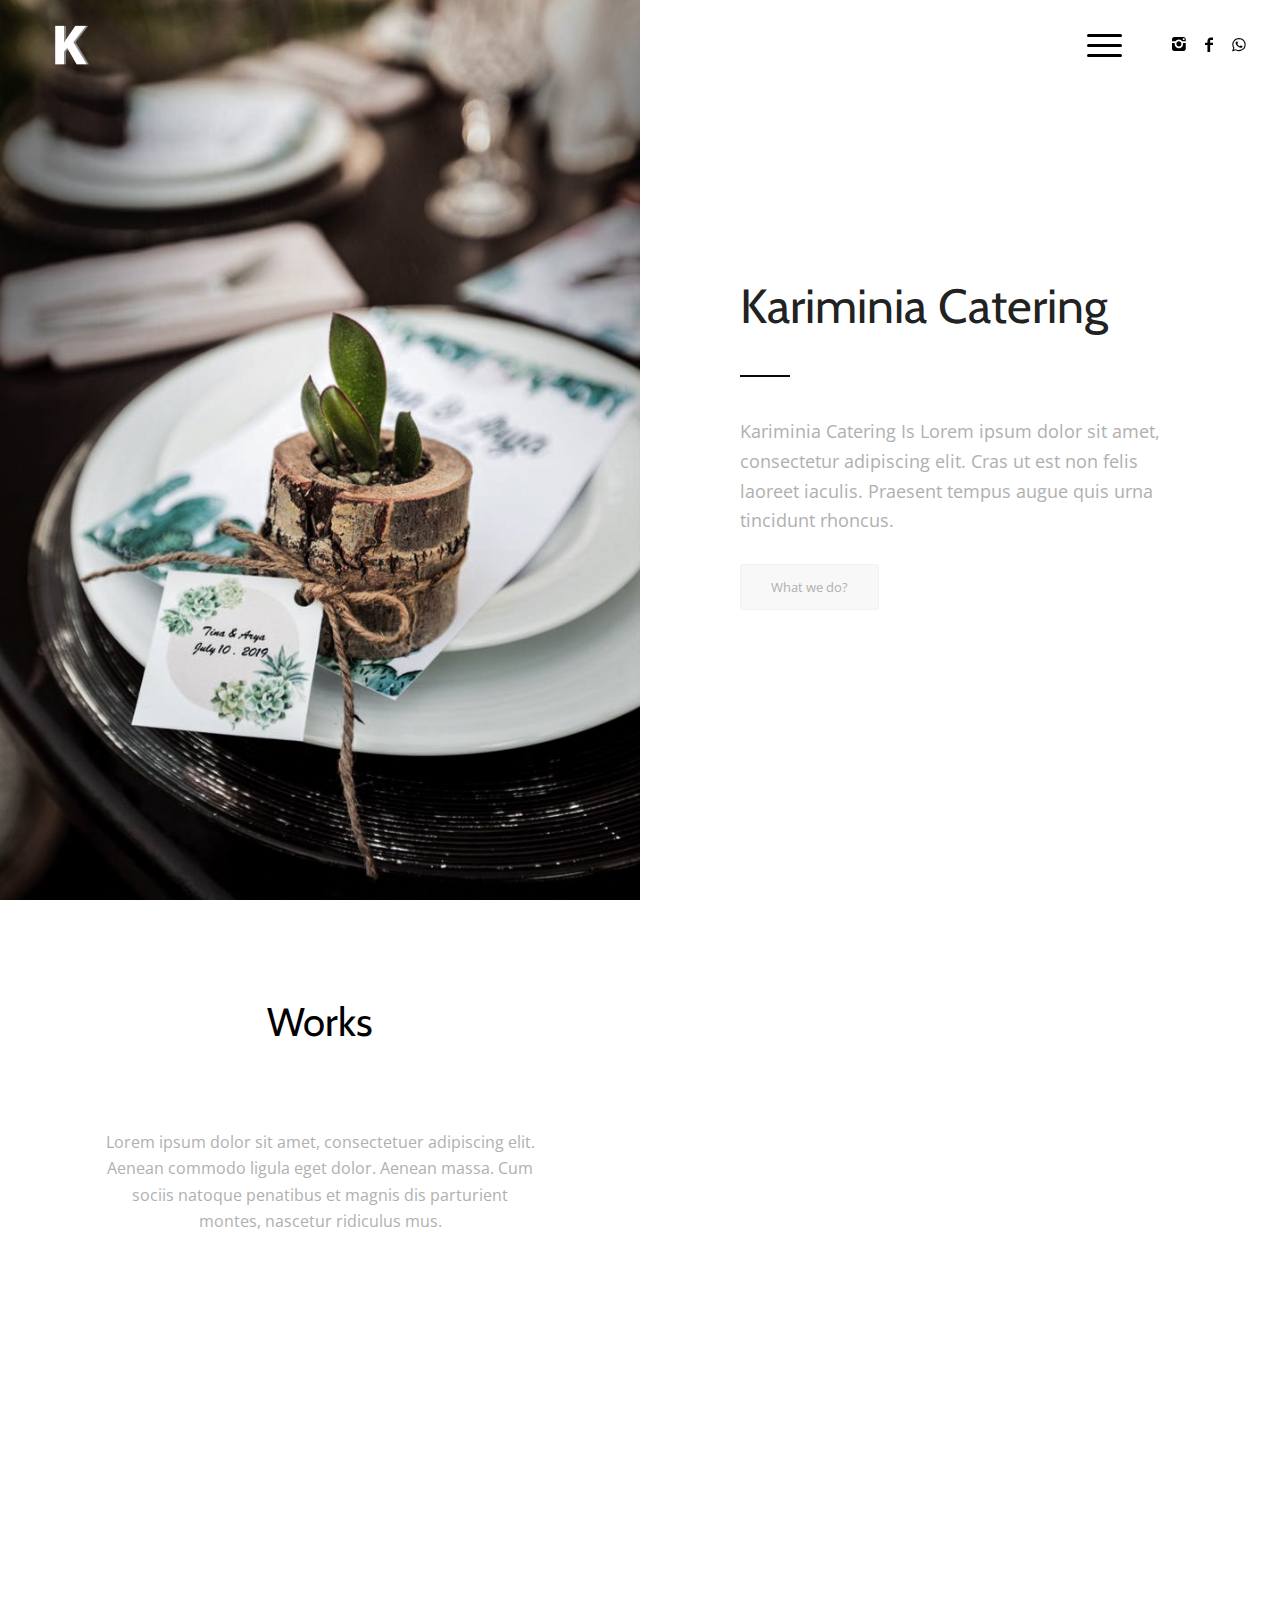
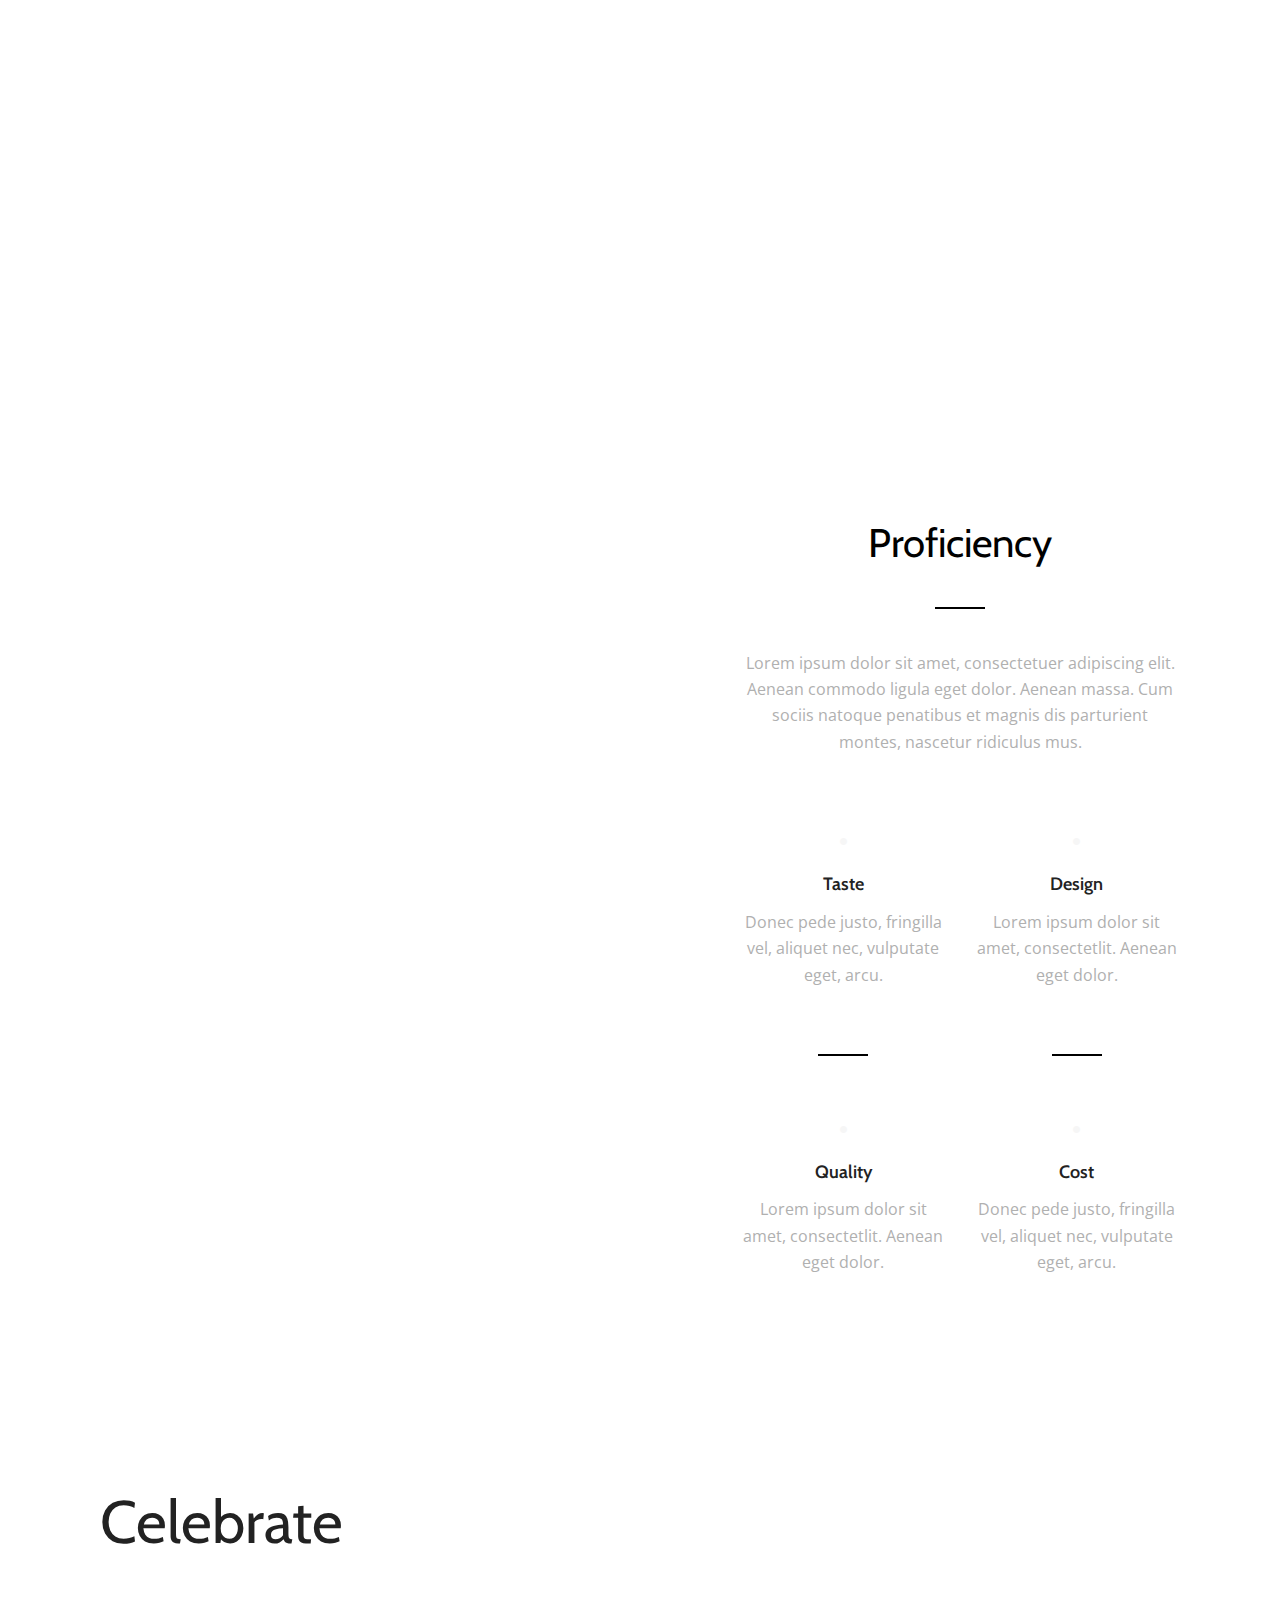
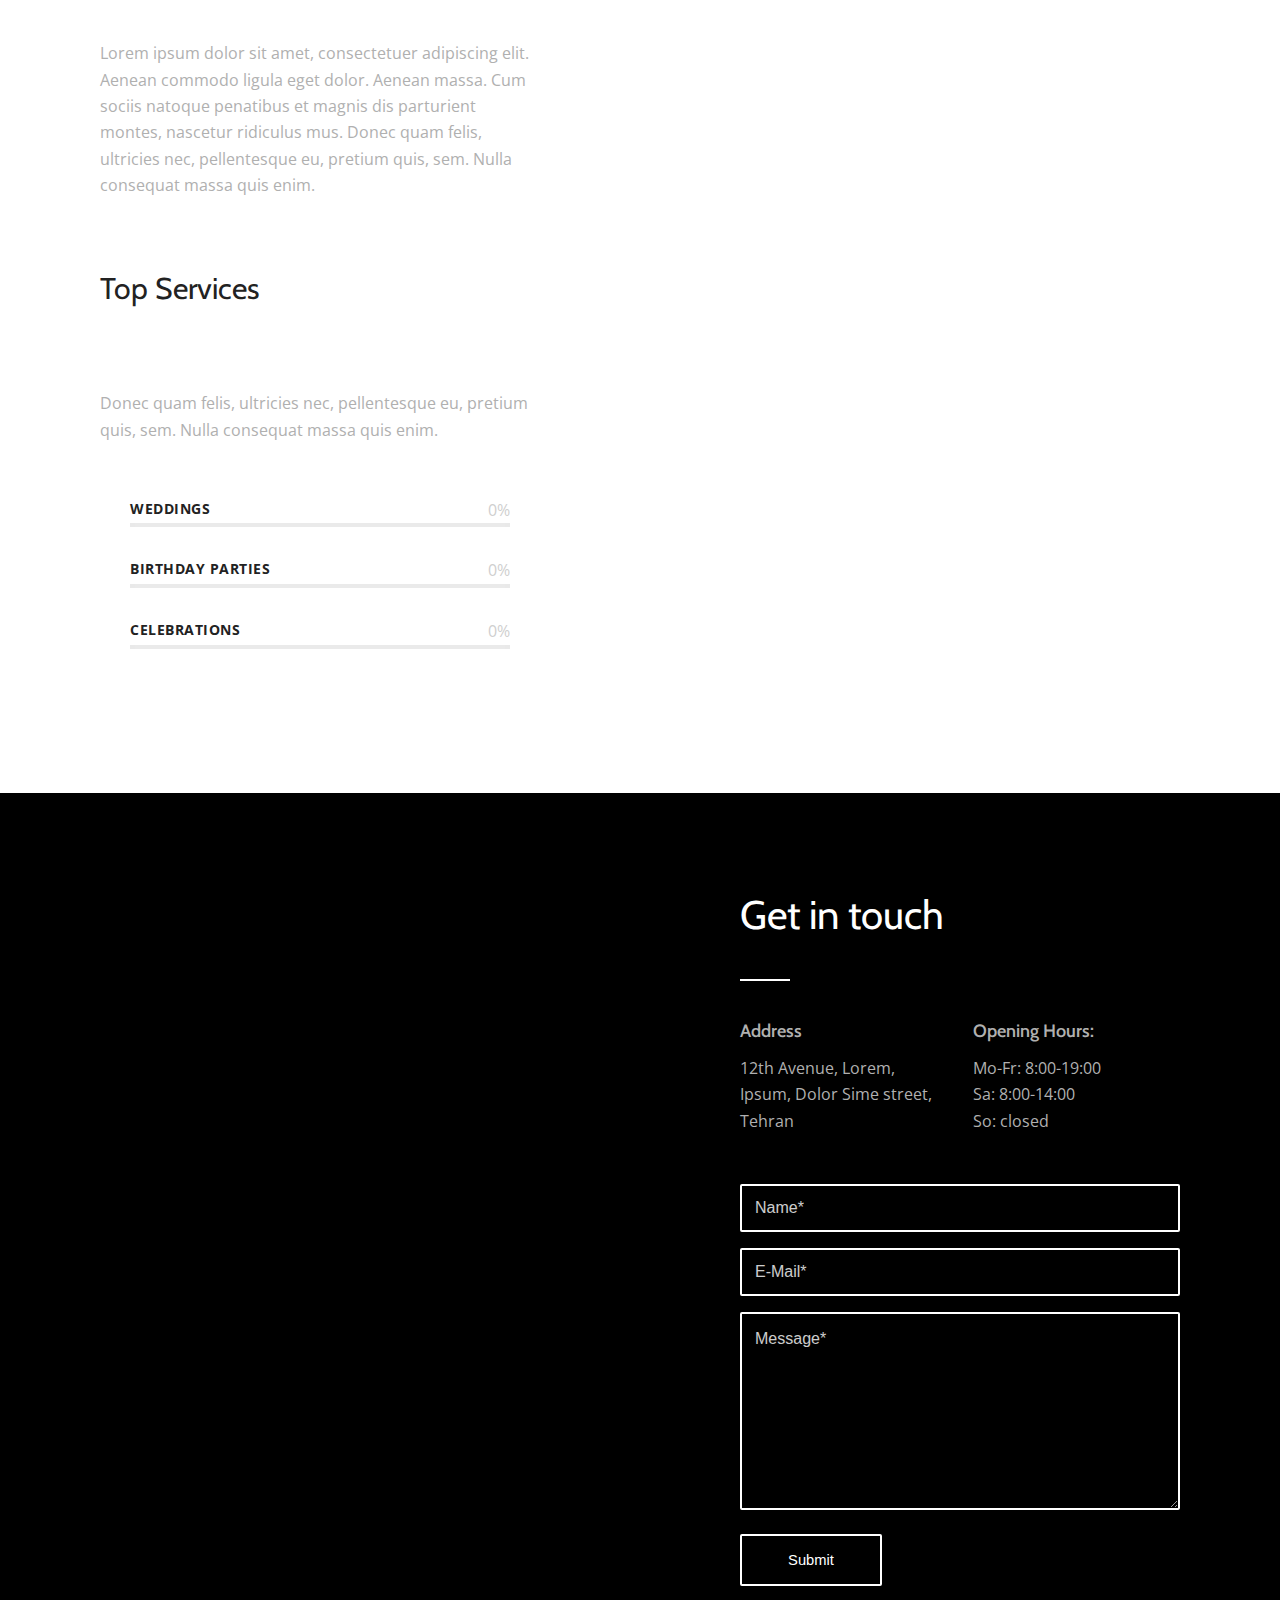
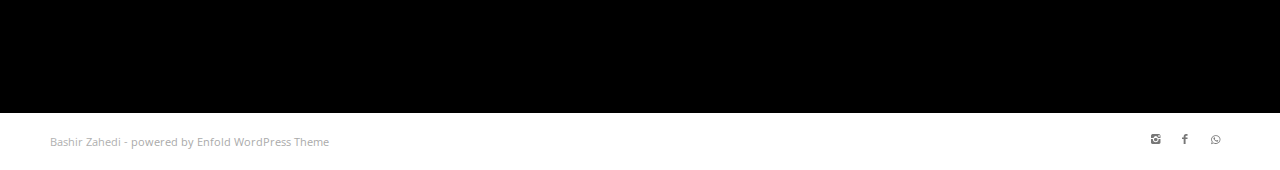
==== kariminia/index.html @ 62d80678 "kariminia-renamed" ====
<!DOCTYPE html>
<html lang="en-US" class="html_stretched responsive av-preloader-active av-preloader-enabled av-default-lightbox  html_header_top html_logo_left html_main_nav_header html_menu_right html_slim html_header_sticky html_header_shrinking_disabled html_header_transparency html_mobile_menu_tablet html_header_searchicon_disabled html_content_align_center html_header_unstick_top html_header_stretch html_minimal_header html_elegant-blog html_burger_menu html_av-overlay-side html_av-overlay-side-minimal html_av-submenu-noclone html_entry_id_212 av-cookies-no-cookie-consent av-no-preview html_burger_menu_active">
<head>
<meta charset="UTF-8" />
<meta name="robots" content="index, follow" />


<!-- mobile setting -->
<meta name="viewport" content="width=device-width, initial-scale=1">

<!-- Scripts/CSS and wp_head hook -->
<title>Kariminia Catering &#8211; Your Best Choice For Joy</title>
<link rel='dns-prefetch' href='//s.w.org' />
<link rel="alternate" type="application/rss+xml" title="Kariminia Catering &raquo; Feed" href="./index.html?feed=rss2" />
<link rel="alternate" type="application/rss+xml" title="Kariminia Catering &raquo; Comments Feed" href="./index.html?feed=comments-rss2" />

<!-- google webfont font replacement -->

			<script type='text/javascript'>

				(function() {
					
					/*	check if webfonts are disabled by user setting via cookie - or user must opt in.	*/
					var html = document.getElementsByTagName('html')[0];
					var cookie_check = html.className.indexOf('av-cookies-needs-opt-in') >= 0 || html.className.indexOf('av-cookies-can-opt-out') >= 0;
					var allow_continue = true;
					var silent_accept_cookie = document.cookie.match(/aviaCookieSilentConsent/);

					if( cookie_check && ! silent_accept_cookie )
					{
						if( ! document.cookie.match(/aviaCookieConsent/) || sessionStorage.getItem( 'aviaCookieRefused' ) )
						{
							allow_continue = false;
						}
						else
						{
							if( ! document.cookie.match(/aviaPrivacyRefuseCookiesHideBar/) )
							{
								allow_continue = false;
							}
							else if( ! document.cookie.match(/aviaPrivacyEssentialCookiesEnabled/) )
							{
								allow_continue = false;
							}
							else if( document.cookie.match(/aviaPrivacyGoogleWebfontsDisabled/) )
							{
								allow_continue = false;
							}
						}
					}
					
					if( allow_continue )
					{
						var f = document.createElement('link');
					
						f.type 	= 'text/css';
						f.rel 	= 'stylesheet';
						f.href 	= '//fonts.googleapis.com/css?family=Cabin%7COpen+Sans:400,600';
						f.id 	= 'avia-google-webfont';

						document.getElementsByTagName('head')[0].appendChild(f);
					}
				})();
			
			</script>
					<script type="text/javascript">
			window._wpemojiSettings = {"baseUrl":"https:\/\/s.w.org\/images\/core\/emoji\/12.0.0-1\/72x72\/","ext":".png","svgUrl":"https:\/\/s.w.org\/images\/core\/emoji\/12.0.0-1\/svg\/","svgExt":".svg","source":{"concatemoji":".\/wp-includes\/js\/wp-emoji-release.min.js?ver=5.2.4"}};
			!function(a,b,c){function d(a,b){var c=String.fromCharCode;l.clearRect(0,0,k.width,k.height),l.fillText(c.apply(this,a),0,0);var d=k.toDataURL();l.clearRect(0,0,k.width,k.height),l.fillText(c.apply(this,b),0,0);var e=k.toDataURL();return d===e}function e(a){var b;if(!l||!l.fillText)return!1;switch(l.textBaseline="top",l.font="600 32px Arial",a){case"flag":return!(b=d([55356,56826,55356,56819],[55356,56826,8203,55356,56819]))&&(b=d([55356,57332,56128,56423,56128,56418,56128,56421,56128,56430,56128,56423,56128,56447],[55356,57332,8203,56128,56423,8203,56128,56418,8203,56128,56421,8203,56128,56430,8203,56128,56423,8203,56128,56447]),!b);case"emoji":return b=d([55357,56424,55356,57342,8205,55358,56605,8205,55357,56424,55356,57340],[55357,56424,55356,57342,8203,55358,56605,8203,55357,56424,55356,57340]),!b}return!1}function f(a){var c=b.createElement("script");c.src=a,c.defer=c.type="text/javascript",b.getElementsByTagName("head")[0].appendChild(c)}var g,h,i,j,k=b.createElement("canvas"),l=k.getContext&&k.getContext("2d");for(j=Array("flag","emoji"),c.supports={everything:!0,everythingExceptFlag:!0},i=0;i<j.length;i++)c.supports[j[i]]=e(j[i]),c.supports.everything=c.supports.everything&&c.supports[j[i]],"flag"!==j[i]&&(c.supports.everythingExceptFlag=c.supports.everythingExceptFlag&&c.supports[j[i]]);c.supports.everythingExceptFlag=c.supports.everythingExceptFlag&&!c.supports.flag,c.DOMReady=!1,c.readyCallback=function(){c.DOMReady=!0},c.supports.everything||(h=function(){c.readyCallback()},b.addEventListener?(b.addEventListener("DOMContentLoaded",h,!1),a.addEventListener("load",h,!1)):(a.attachEvent("onload",h),b.attachEvent("onreadystatechange",function(){"complete"===b.readyState&&c.readyCallback()})),g=c.source||{},g.concatemoji?f(g.concatemoji):g.wpemoji&&g.twemoji&&(f(g.twemoji),f(g.wpemoji)))}(window,document,window._wpemojiSettings);
		</script>
		<style type="text/css">
img.wp-smiley,
img.emoji {
	display: inline !important;
	border: none !important;
	box-shadow: none !important;
	height: 1em !important;
	width: 1em !important;
	margin: 0 .07em !important;
	vertical-align: -0.1em !important;
	background: none !important;
	padding: 0 !important;
}
</style>
	<link rel='stylesheet' id='wp-block-library-css'  href='./wp-includes/css/dist/block-library/style.min.css?ver=5.2.4' type='text/css' media='all' />
<link rel='stylesheet' id='avia-merged-styles-css'  href='./wp-content/uploads/dynamic_avia/avia-merged-styles-86f99740c4285b98bbeeee88c385ba25.css' type='text/css' media='all' />
<script type='text/javascript' src='./wp-includes/js/jquery/jquery.js?ver=1.12.4-wp'></script>
<link rel='https://api.w.org/' href='./index.php?rest_route=/' />
<link rel="EditURI" type="application/rsd+xml" title="RSD" href="./xmlrpc.php?rsd" />
<link rel="wlwmanifest" type="application/wlwmanifest+xml" href="./wp-includes/wlwmanifest.xml" /> 
<meta name="generator" content="WordPress 5.2.4" />
<link rel="canonical" href="./index.html" />
<link rel='shortlink' href='./index.html' />
<link rel="alternate" type="application/json+oembed" href="./index.php?rest_route=%2Foembed%2F1.0%2Fembed&#038;url=.%2F" />
<link rel="alternate" type="text/xml+oembed" href="./index.php?rest_route=%2Foembed%2F1.0%2Fembed&#038;url=.%2F&#038;format=xml" />
<link rel="profile" href="http://gmpg.org/xfn/11" />
<link rel="alternate" type="application/rss+xml" title="Kariminia Catering RSS2 Feed" href="./index.html?feed=rss2" />
<link rel="pingback" href="./xmlrpc.php" />
<!--[if lt IE 9]><script src="./wp-content/themes/enfold/js/html5shiv.js"></script><![endif]-->
<link rel="icon" href="./wp-content/uploads/2019/10/Untitled-1-1-300x300.png" type="image/png">

<!-- To speed up the rendering and to display the site as fast as possible to the user we include some styles and scripts for above the fold content inline -->
<script type="text/javascript">'use strict';var avia_is_mobile=!1;if(/Android|webOS|iPhone|iPad|iPod|BlackBerry|IEMobile|Opera Mini/i.test(navigator.userAgent)&&'ontouchstart' in document.documentElement){avia_is_mobile=!0;document.documentElement.className+=' avia_mobile '}
else{document.documentElement.className+=' avia_desktop '};document.documentElement.className+=' js_active ';(function(){var e=['-webkit-','-moz-','-ms-',''],n='';for(var t in e){if(e[t]+'transform' in document.documentElement.style){document.documentElement.className+=' avia_transform ';n=e[t]+'transform'};if(e[t]+'perspective' in document.documentElement.style)document.documentElement.className+=' avia_transform3d '};if(typeof document.getElementsByClassName=='function'&&typeof document.documentElement.getBoundingClientRect=='function'&&avia_is_mobile==!1){if(n&&window.innerHeight>0){setTimeout(function(){var e=0,o={},a=0,t=document.getElementsByClassName('av-parallax'),i=window.pageYOffset||document.documentElement.scrollTop;for(e=0;e<t.length;e++){t[e].style.top='0px';o=t[e].getBoundingClientRect();a=Math.ceil((window.innerHeight+i-o.top)*0.3);t[e].style[n]='translate(0px, '+a+'px)';t[e].style.top='auto';t[e].className+=' enabled-parallax '}},50)}}})();</script><link rel="icon" href="./wp-content/uploads/2019/10/cropped-Untitled-1-1-32x32.png" sizes="32x32" />
<link rel="icon" href="./wp-content/uploads/2019/10/cropped-Untitled-1-1-192x192.png" sizes="192x192" />
<link rel="apple-touch-icon-precomposed" href="./wp-content/uploads/2019/10/cropped-Untitled-1-1-180x180.png" />
<meta name="msapplication-TileImage" content="./wp-content/uploads/2019/10/cropped-Untitled-1-1-270x270.png" />
<style type='text/css'>
@font-face {font-family: 'entypo-fontello'; font-weight: normal; font-style: normal; font-display: auto;
src: url('./wp-content/themes/enfold/config-templatebuilder/avia-template-builder/assets/fonts/entypo-fontello.eot');
src: url('./wp-content/themes/enfold/config-templatebuilder/avia-template-builder/assets/fonts/entypo-fontello.eot?#iefix') format('embedded-opentype'), 
url('./wp-content/themes/enfold/config-templatebuilder/avia-template-builder/assets/fonts/entypo-fontello.woff') format('woff'), 
url('./wp-content/themes/enfold/config-templatebuilder/avia-template-builder/assets/fonts/entypo-fontello.ttf') format('truetype'), 
url('./wp-content/themes/enfold/config-templatebuilder/avia-template-builder/assets/fonts/entypo-fontello.svg#entypo-fontello') format('svg');
} #top .avia-font-entypo-fontello, body .avia-font-entypo-fontello, html body [data-av_iconfont='entypo-fontello']:before{ font-family: 'entypo-fontello'; }
</style>

<!--
Debugging Info for Theme support: 

Theme: Enfold
Version: 4.6.3.1
Installed: enfold
AviaFramework Version: 5.0
AviaBuilder Version: 0.9.5
aviaElementManager Version: 1.0.1
ML:1000-PU:8-PLA:1
WP:5.2.4
Compress: CSS:all theme files - JS:all theme files
Updates: disabled
PLAu:1
-->
</head>




<body id="top" class="home page-template-default page page-id-212  rtl_columns stretched cabin open_sans no_sidebar_border" itemscope="itemscope" itemtype="https://schema.org/WebPage" >

	<div class='av-siteloader-wrap av-transition-enabled av-transition-with-logo'><div class='av-siteloader-inner'><div class='av-siteloader-cell'><img class='av-preloading-logo' src='./wp-content/uploads/2019/10/Untitled-1-1-300x300.png' alt='Loading' title='Loading' /><div class='av-siteloader'><div class='av-siteloader-extra'></div></div></div></div></div>
	<div id='wrap_all'>

	
<header id='header' class='all_colors header_color light_bg_color  av_header_top av_logo_left av_main_nav_header av_menu_right av_slim av_header_sticky av_header_shrinking_disabled av_header_stretch av_mobile_menu_tablet av_header_transparency av_header_searchicon_disabled av_header_unstick_top av_minimal_header av_bottom_nav_disabled  av_alternate_logo_active av_header_border_disabled'  role="banner" itemscope="itemscope" itemtype="https://schema.org/WPHeader" >

		<div  id='header_main' class='container_wrap container_wrap_logo'>
	
        <div class='container av-logo-container'><div class='inner-container'><span class='logo'><a href='./index.html'><img height='100' width='300' src='./wp-content/uploads/2019/10/Untitled-1-1-300x300.png' alt='Kariminia Catering' title='' /><span class='subtext'><img src='./wp-content/uploads/2019/10/Untitled-2-300x300.png' class='alternate' alt='' title='' /></span></a></span><nav class='main_menu' data-selectname='Select a page'  role="navigation" itemscope="itemscope" itemtype="https://schema.org/SiteNavigationElement" ><div class="avia-menu av-main-nav-wrap av_menu_icon_beside"><ul id="avia-menu" class="menu av-main-nav"><li id="menu-item-319" class="menu-item menu-item-type-post_type menu-item-object-page menu-item-home current-menu-item page_item page-item-212 current_page_item menu-item-top-level menu-item-top-level-1"><a href="./index.html" itemprop="url"><span class="avia-bullet"></span><span class="avia-menu-text">Home</span><span class="avia-menu-fx"><span class="avia-arrow-wrap"><span class="avia-arrow"></span></span></span></a></li>
<li id="menu-item-240" class="menu-item menu-item-type-custom menu-item-object-custom menu-item-top-level menu-item-top-level-2"><a href="#works" itemprop="url"><span class="avia-bullet"></span><span class="avia-menu-text">Works</span><span class="avia-menu-fx"><span class="avia-arrow-wrap"><span class="avia-arrow"></span></span></span></a></li>
<li id="menu-item-241" class="menu-item menu-item-type-custom menu-item-object-custom menu-item-top-level menu-item-top-level-3"><a href="#proficiency" itemprop="url"><span class="avia-bullet"></span><span class="avia-menu-text">Proficiency</span><span class="avia-menu-fx"><span class="avia-arrow-wrap"><span class="avia-arrow"></span></span></span></a></li>
<li id="menu-item-242" class="menu-item menu-item-type-custom menu-item-object-custom menu-item-top-level menu-item-top-level-4"><a href="#celebrate" itemprop="url"><span class="avia-bullet"></span><span class="avia-menu-text">Celebrate</span><span class="avia-menu-fx"><span class="avia-arrow-wrap"><span class="avia-arrow"></span></span></span></a></li>
<li id="menu-item-243" class="menu-item menu-item-type-custom menu-item-object-custom menu-item-top-level menu-item-top-level-5"><a href="#contact" itemprop="url"><span class="avia-bullet"></span><span class="avia-menu-text">Get in touch</span><span class="avia-menu-fx"><span class="avia-arrow-wrap"><span class="avia-arrow"></span></span></span></a></li>
<li class="av-burger-menu-main menu-item-avia-special">
	        			<a href="#">
							<span class="av-hamburger av-hamburger--spin av-js-hamburger">
					        <span class="av-hamburger-box">
						          <span class="av-hamburger-inner"></span>
						          <strong>Menu</strong>
					        </span>
							</span>
						</a>
	        		   </li></ul></div><ul class='noLightbox social_bookmarks icon_count_3'><li class='social_bookmarks_instagram av-social-link-instagram social_icon_1'><a  aria-label="Link to Instagram" href='#' aria-hidden='true' data-av_icon='' data-av_iconfont='entypo-fontello' title='Instagram'><span class='avia_hidden_link_text'>Instagram</span></a></li><li class='social_bookmarks_facebook av-social-link-facebook social_icon_2'><a  aria-label="Link to Facebook" href='#' aria-hidden='true' data-av_icon='' data-av_iconfont='entypo-fontello' title='Facebook'><span class='avia_hidden_link_text'>Facebook</span></a></li><li class='social_bookmarks_whatsapp av-social-link-whatsapp social_icon_3'><a  aria-label="Link to WhatsApp" href='#' aria-hidden='true' data-av_icon='' data-av_iconfont='entypo-fontello' title='WhatsApp'><span class='avia_hidden_link_text'>WhatsApp</span></a></li></ul></nav></div> </div> 
		<!-- end container_wrap-->
		</div>
		<div class='header_bg'></div>

<!-- end header -->
</header>
		
	<div id='main' class='all_colors' data-scroll-offset='88'>

	<div id='catering'  class='av-layout-grid-container entry-content-wrapper main_color av-flex-cells     avia-builder-el-0  el_before_av_layout_row  avia-builder-el-first  av-cell-min-height av-cell-min-height-100 container_wrap fullsize' style=' '   data-av_minimum_height_pc='100'>
<div class="flex_cell no_margin av_one_half  avia-builder-el-1  el_before_av_cell_one_half  avia-builder-el-first   avia-full-stretch" style='background:url(./wp-content/uploads/2019/10/WhatsApp-Image-2019-10-24-at-9.18.28-PM-2.jpg) center center no-repeat scroll; vertical-align:middle; padding:200px 0px 200px 0px ; '><div class='flex_cell_inner' >
</div></div><div class="flex_cell no_margin av_one_half  avia-builder-el-2  el_after_av_cell_one_half  avia-builder-el-last   avia-full-stretch" style='vertical-align:middle; padding:100px; '><div class='flex_cell_inner' >
<div  style='padding-bottom:0px; font-size:48px;' class='av-special-heading av-special-heading-h2  blockquote modern-quote  avia-builder-el-3  el_before_av_hr  avia-builder-el-first  av-inherit-size'><h2 class='av-special-heading-tag'  itemprop="headline"  >Kariminia Catering</h2><div class='special-heading-border'><div class='special-heading-inner-border' ></div></div></div>
<div  style=' margin-top:30px; margin-bottom:30px;'  class='hr hr-custom hr-left hr-icon-no   avia-builder-el-4  el_after_av_heading  el_before_av_textblock'><span class='hr-inner   inner-border-av-border-fat' style=' width:50px; border-color:#0a0a0a;' ><span class='hr-inner-style'></span></span></div>
<section class="av_textblock_section"  itemscope="itemscope" itemtype="https://schema.org/CreativeWork" ><div class='avia_textblock'  style='font-size:18px; '  itemprop="text" ><p>Kariminia Catering Is Lorem ipsum dolor sit amet, consectetur adipiscing elit. Cras ut est non felis laoreet iaculis. Praesent tempus augue quis urna tincidunt rhoncus.</p>
</div></section>
<div  style='height:10px' class='hr hr-invisible   avia-builder-el-6  el_after_av_textblock  el_before_av_button'><span class='hr-inner' ><span class='hr-inner-style'></span></span></div>
<div  class='avia-button-wrap avia-button-left  avia-builder-el-7  el_after_av_hr  avia-builder-el-last' ><a href='#next-section'  class='avia-button   avia-icon_select-no avia-color-theme-color-subtle avia-size-large avia-position-left'   ><span class='avia_iconbox_title' >What we do?</span></a></div>
</div></div>
</div>
<div id='works'  class='av-layout-grid-container entry-content-wrapper main_color av-flex-cells     avia-builder-el-8  el_after_av_layout_row  el_before_av_layout_row  av-cell-min-height av-cell-min-height-100 submenu-not-first container_wrap fullsize' style=' '   data-av_minimum_height_pc='100'>
<div class="flex_cell no_margin av_one_half  avia-builder-el-9  el_before_av_cell_one_half  avia-builder-el-first   avia-full-contain" style='vertical-align:middle; padding:100px; '><div class='flex_cell_inner' >
<div  style='padding-bottom:0px; color:#000000;font-size:40px;' class='av-special-heading av-special-heading-h2 custom-color-heading blockquote modern-quote modern-centered  avia-builder-el-10  el_before_av_hr  avia-builder-el-first  av-inherit-size'><h2 class='av-special-heading-tag'  itemprop="headline"  >Works</h2><div class='special-heading-border'><div class='special-heading-inner-border' style='border-color:#000000'></div></div></div>
<div  style=' margin-top:30px; margin-bottom:30px;'  class='hr hr-custom hr-center hr-icon-no   avia-builder-el-11  el_after_av_heading  el_before_av_textblock'><span class='hr-inner   inner-border-av-border-fat' style=' width:50px; border-color:#ffffff;' ><span class='hr-inner-style'></span></span></div>
<section class="av_textblock_section"  itemscope="itemscope" itemtype="https://schema.org/CreativeWork" ><div class='avia_textblock'   itemprop="text" ><p style="text-align: center;">Lorem ipsum dolor sit amet, consectetuer adipiscing elit. Aenean commodo ligula eget dolor. Aenean massa. Cum sociis natoque penatibus et magnis dis parturient montes, nascetur ridiculus mus.</p>
</div></section>
<div  style='height:10px' class='hr hr-invisible   avia-builder-el-13  el_after_av_textblock  el_before_av_masonry_gallery  avia-builder-el-last'><span class='hr-inner' ><span class='hr-inner-style'></span></span></div>
<div id='av-masonry-1' class='av-masonry  noHover av-fixed-size av-large-gap av-hover-overlay-grayscale av-masonry-animation-active av-masonry-col-2 av-caption-always av-caption-style- av-masonry-gallery   av-orientation-square' style='background-color:#ffffff; ' ><div class='av-masonry-container isotope av-js-disabled' ><div class='av-masonry-entry isotope-item av-masonry-item-no-image'></div><a href="./wp-content/uploads/2019/10/WhatsApp-Image-2019-10-24-at-9.18.35-PM-1.jpeg" id='av-masonry-1-item-275' data-av-masonry-item='275' class='av-masonry-entry isotope-item post-275 attachment type-attachment status-inherit hentry  av-masonry-item-with-image' title="WhatsApp Image 2019-10-24 at 9.18.35 PM (1)"  itemprop="thumbnailUrl" ><div class='av-inner-masonry-sizer'></div><figure class='av-inner-masonry main_color'><div class="av-masonry-outerimage-container"><div class="av-masonry-image-container" style="background-image: url(./wp-content/uploads/2019/10/WhatsApp-Image-2019-10-24-at-9.18.35-PM-1-705x705.jpeg);" title="WhatsApp Image 2019-10-24 at 9.18.35 PM (1)" ></div></div></figure></a><!--end av-masonry entry--><a href="./wp-content/uploads/2019/10/WhatsApp-Image-2019-10-24-at-9.18.35-PM.jpeg" id='av-masonry-1-item-276' data-av-masonry-item='276' class='av-masonry-entry isotope-item post-276 attachment type-attachment status-inherit hentry  av-masonry-item-with-image' title="WhatsApp Image 2019-10-24 at 9.18.35 PM"  itemprop="thumbnailUrl" ><div class='av-inner-masonry-sizer'></div><figure class='av-inner-masonry main_color'><div class="av-masonry-outerimage-container"><div class="av-masonry-image-container" style="background-image: url(./wp-content/uploads/2019/10/WhatsApp-Image-2019-10-24-at-9.18.35-PM-705x705.jpeg);" title="WhatsApp Image 2019-10-24 at 9.18.35 PM" ></div></div></figure></a><!--end av-masonry entry--><a href="./wp-content/uploads/2019/10/WhatsApp-Image-2019-10-24-at-9.18.36-PM.jpeg" id='av-masonry-1-item-277' data-av-masonry-item='277' class='av-masonry-entry isotope-item post-277 attachment type-attachment status-inherit hentry  av-masonry-item-with-image' title="WhatsApp Image 2019-10-24 at 9.18.36 PM"  itemprop="thumbnailUrl" ><div class='av-inner-masonry-sizer'></div><figure class='av-inner-masonry main_color'><div class="av-masonry-outerimage-container"><div class="av-masonry-image-container" style="background-image: url(./wp-content/uploads/2019/10/WhatsApp-Image-2019-10-24-at-9.18.36-PM-705x705.jpeg);" title="WhatsApp Image 2019-10-24 at 9.18.36 PM" ></div></div></figure></a><!--end av-masonry entry--><a href="./wp-content/uploads/2019/10/WhatsApp-Image-2019-10-24-at-9.18.37-PM-1.jpeg" id='av-masonry-1-item-278' data-av-masonry-item='278' class='av-masonry-entry isotope-item post-278 attachment type-attachment status-inherit hentry  av-masonry-item-with-image' title="WhatsApp Image 2019-10-24 at 9.18.37 PM (1)"  itemprop="thumbnailUrl" ><div class='av-inner-masonry-sizer'></div><figure class='av-inner-masonry main_color'><div class="av-masonry-outerimage-container"><div class="av-masonry-image-container" style="background-image: url(./wp-content/uploads/2019/10/WhatsApp-Image-2019-10-24-at-9.18.37-PM-1-705x705.jpeg);" title="WhatsApp Image 2019-10-24 at 9.18.37 PM (1)" ></div></div></figure></a><!--end av-masonry entry--><a href="./wp-content/uploads/2019/10/WhatsApp-Image-2019-10-24-at-9.18.37-PM.jpeg" id='av-masonry-1-item-279' data-av-masonry-item='279' class='av-masonry-entry isotope-item post-279 attachment type-attachment status-inherit hentry  av-masonry-item-with-image' title="WhatsApp Image 2019-10-24 at 9.18.37 PM"  itemprop="thumbnailUrl" ><div class='av-inner-masonry-sizer'></div><figure class='av-inner-masonry main_color'><div class="av-masonry-outerimage-container"><div class="av-masonry-image-container" style="background-image: url(./wp-content/uploads/2019/10/WhatsApp-Image-2019-10-24-at-9.18.37-PM-705x705.jpeg);" title="WhatsApp Image 2019-10-24 at 9.18.37 PM" ></div></div></figure></a><!--end av-masonry entry--><a href="./wp-content/uploads/2019/10/WhatsApp-Image-2019-10-24-at-9.18.30-PM-1030x687.jpeg" id='av-masonry-1-item-274' data-av-masonry-item='274' class='av-masonry-entry isotope-item post-274 attachment type-attachment status-inherit hentry  av-masonry-item-with-image' title="WhatsApp Image 2019-10-24 at 9.18.30 PM"  itemprop="thumbnailUrl" ><div class='av-inner-masonry-sizer'></div><figure class='av-inner-masonry main_color'><div class="av-masonry-outerimage-container"><div class="av-masonry-image-container" style="background-image: url(./wp-content/uploads/2019/10/WhatsApp-Image-2019-10-24-at-9.18.30-PM-705x470.jpeg);" title="WhatsApp Image 2019-10-24 at 9.18.30 PM" ></div></div></figure></a><!--end av-masonry entry--></div></div>
<div  style='height:10px' class='hr hr-invisible   avia-builder-el-15  el_after_av_masonry_gallery  avia-builder-el-no-sibling'><span class='hr-inner' ><span class='hr-inner-style'></span></span></div>
</div></div><div class="flex_cell no_margin av_one_half  avia-builder-el-16  el_after_av_cell_one_half  avia-builder-el-last   avia-full-stretch av-hide-on-mobile" style='background:url(./wp-content/uploads/2019/10/WhatsApp-Image-2019-10-24-at-9.18.27-PM-1-copy-1.jpg) center right no-repeat fixed; vertical-align:middle; padding:100px; '><div class='flex_cell_inner' >
</div></div>
</div>
<div id='proficiency'  class='av-layout-grid-container entry-content-wrapper main_color av-flex-cells     avia-builder-el-17  el_after_av_layout_row  el_before_av_layout_row  av-cell-min-height av-cell-min-height-100 submenu-not-first container_wrap fullsize' style=' '   data-av_minimum_height_pc='100'>
<div class="flex_cell no_margin av_one_half  avia-builder-el-18  el_before_av_cell_one_half  avia-builder-el-first   avia-full-stretch av-hide-on-mobile" style='background:url(./wp-content/uploads/2019/10/WhatsApp-Image-2019-10-24-at-9.18.27-PM-1-copy-1.jpg) center center no-repeat fixed; vertical-align:middle; padding:100px; '><div class='flex_cell_inner' >
</div></div><div class="flex_cell no_margin av_one_half  avia-builder-el-19  el_after_av_cell_one_half  avia-builder-el-last   avia-full-contain" style='vertical-align:middle; padding:100px; '><div class='flex_cell_inner' >
<div  style='padding-bottom:0px; color:#000000;font-size:40px;' class='av-special-heading av-special-heading-h2 custom-color-heading blockquote modern-quote modern-centered  avia-builder-el-20  el_before_av_hr  avia-builder-el-first  av-inherit-size'><h2 class='av-special-heading-tag'  itemprop="headline"  >Proficiency</h2><div class='special-heading-border'><div class='special-heading-inner-border' style='border-color:#000000'></div></div></div>
<div  style=' margin-top:30px; margin-bottom:30px;'  class='hr hr-custom hr-center hr-icon-no   avia-builder-el-21  el_after_av_heading  el_before_av_textblock'><span class='hr-inner   inner-border-av-border-fat' style=' width:50px; border-color:#000000;' ><span class='hr-inner-style'></span></span></div>
<section class="av_textblock_section"  itemscope="itemscope" itemtype="https://schema.org/CreativeWork" ><div class='avia_textblock'   itemprop="text" ><p style="text-align: center;">Lorem ipsum dolor sit amet, consectetuer adipiscing elit. Aenean commodo ligula eget dolor. Aenean massa. Cum sociis natoque penatibus et magnis dis parturient montes, nascetur ridiculus mus.</p>
</div></section>
<div  style='height:60px' class='hr hr-invisible   avia-builder-el-23  el_after_av_textblock  el_before_av_one_half'><span class='hr-inner' ><span class='hr-inner-style'></span></span></div>
<div class="flex_column av_one_half  flex_column_div av-zero-column-padding first  avia-builder-el-24  el_after_av_hr  el_before_av_one_half" style='border-radius:0px; '><span  class="av_font_icon avia_animate_when_visible avia-icon-animate  av-icon-style-  av-no-color avia-icon-pos-center" style=""><span class='av-icon-char' style='font-size:20px;line-height:20px;' aria-hidden='true' data-av_icon='' data-av_iconfont='entypo-fontello' ></span></span>
<div  style='height:20px' class='hr hr-invisible   avia-builder-el-26  el_after_av_font_icon  el_before_av_textblock'><span class='hr-inner' ><span class='hr-inner-style'></span></span></div>
<section class="av_textblock_section"  itemscope="itemscope" itemtype="https://schema.org/CreativeWork" ><div class='avia_textblock'   itemprop="text" ><h4 style="text-align: center;">Taste</h4>
<p style="text-align: center;">Donec pede justo, fringilla vel, aliquet nec, vulputate eget, arcu.</p>
</div></section>
<div  style=' margin-top:40px; margin-bottom:0px;'  class='hr hr-custom hr-center hr-icon-no  av-small-hide av-mini-hide  avia-builder-el-28  el_after_av_textblock  avia-builder-el-last'><span class='hr-inner   inner-border-av-border-fat' style=' width:50px; border-color:#000000;' ><span class='hr-inner-style'></span></span></div></div><div class="flex_column av_one_half  flex_column_div av-zero-column-padding   avia-builder-el-29  el_after_av_one_half  el_before_av_one_half" style='border-radius:0px; '><span  class="av_font_icon avia_animate_when_visible avia-icon-animate  av-icon-style-  av-no-color avia-icon-pos-center" style=""><span class='av-icon-char' style='font-size:20px;line-height:20px;' aria-hidden='true' data-av_icon='' data-av_iconfont='entypo-fontello' ></span></span>
<div  style='height:20px' class='hr hr-invisible   avia-builder-el-31  el_after_av_font_icon  el_before_av_textblock'><span class='hr-inner' ><span class='hr-inner-style'></span></span></div>
<section class="av_textblock_section"  itemscope="itemscope" itemtype="https://schema.org/CreativeWork" ><div class='avia_textblock'   itemprop="text" ><h4 style="text-align: center;">Design</h4>
<p style="text-align: center;">Lorem ipsum dolor sit amet, consectetlit. Aenean eget dolor.</p>
</div></section>
<div  style=' margin-top:40px; margin-bottom:0px;'  class='hr hr-custom hr-center hr-icon-no  av-small-hide av-mini-hide  avia-builder-el-33  el_after_av_textblock  avia-builder-el-last'><span class='hr-inner   inner-border-av-border-fat' style=' width:50px; border-color:#000000;' ><span class='hr-inner-style'></span></span></div></div><div class="flex_column av_one_half  flex_column_div av-zero-column-padding first  avia-builder-el-34  el_after_av_one_half  el_before_av_one_half  column-top-margin" style='border-radius:0px; '><span  class="av_font_icon avia_animate_when_visible avia-icon-animate  av-icon-style-  av-no-color avia-icon-pos-center" style=""><span class='av-icon-char' style='font-size:20px;line-height:20px;' aria-hidden='true' data-av_icon='' data-av_iconfont='entypo-fontello' ></span></span>
<div  style='height:20px' class='hr hr-invisible   avia-builder-el-36  el_after_av_font_icon  el_before_av_textblock'><span class='hr-inner' ><span class='hr-inner-style'></span></span></div>
<section class="av_textblock_section"  itemscope="itemscope" itemtype="https://schema.org/CreativeWork" ><div class='avia_textblock'   itemprop="text" ><h4 style="text-align: center;">Quality</h4>
<p style="text-align: center;">Lorem ipsum dolor sit amet, consectetlit. Aenean eget dolor.</p>
</div></section></div><div class="flex_column av_one_half  flex_column_div av-zero-column-padding   avia-builder-el-38  el_after_av_one_half  avia-builder-el-last  column-top-margin" style='border-radius:0px; '><span  class="av_font_icon avia_animate_when_visible avia-icon-animate  av-icon-style-  av-no-color avia-icon-pos-center" style=""><span class='av-icon-char' style='font-size:20px;line-height:20px;' aria-hidden='true' data-av_icon='' data-av_iconfont='entypo-fontello' ></span></span>
<div  style='height:20px' class='hr hr-invisible   avia-builder-el-40  el_after_av_font_icon  el_before_av_textblock'><span class='hr-inner' ><span class='hr-inner-style'></span></span></div>
<section class="av_textblock_section"  itemscope="itemscope" itemtype="https://schema.org/CreativeWork" ><div class='avia_textblock'   itemprop="text" ><h4 style="text-align: center;">Cost</h4>
<p style="text-align: center;">Donec pede justo, fringilla vel, aliquet nec, vulputate eget, arcu.</p>
</div></section></div></div></div>
</div>
<div id='celebrate'  class='av-layout-grid-container entry-content-wrapper main_color av-flex-cells     avia-builder-el-42  el_after_av_layout_row  el_before_av_layout_row  av-cell-min-height av-cell-min-height-100 submenu-not-first container_wrap fullsize' style=' '   data-av_minimum_height_pc='100'>
<div class="flex_cell no_margin av_one_half  avia-builder-el-43  el_before_av_cell_one_half  avia-builder-el-first   avia-full-contain" style='vertical-align:middle; padding:100px; '><div class='flex_cell_inner' >
<div  style='padding-bottom:0px; font-size:60px;' class='av-special-heading av-special-heading-h2  blockquote modern-quote  avia-builder-el-44  el_before_av_hr  avia-builder-el-first  av-inherit-size'><h2 class='av-special-heading-tag'  itemprop="headline"  >Celebrate</h2><div class='special-heading-border'><div class='special-heading-inner-border' ></div></div></div>
<div  style=' margin-top:30px; margin-bottom:30px;'  class='hr hr-custom hr-left hr-icon-no   avia-builder-el-45  el_after_av_heading  el_before_av_textblock'><span class='hr-inner   inner-border-av-border-fat' style=' width:50px; border-color:#ffffff;' ><span class='hr-inner-style'></span></span></div>
<section class="av_textblock_section"  itemscope="itemscope" itemtype="https://schema.org/CreativeWork" ><div class='avia_textblock  av_inherit_color'   itemprop="text" ><p>Lorem ipsum dolor sit amet, consectetuer adipiscing elit. Aenean commodo ligula eget dolor. Aenean massa. Cum sociis natoque penatibus et magnis dis parturient montes, nascetur ridiculus mus. Donec quam felis, ultricies nec, pellentesque eu, pretium quis, sem. Nulla consequat massa quis enim.</p>
</div></section>
<div  style='height:10px' class='hr hr-invisible   avia-builder-el-47  el_after_av_textblock  el_before_av_heading'><span class='hr-inner' ><span class='hr-inner-style'></span></span></div>
<div  style='padding-bottom:0px; font-size:30px;' class='av-special-heading av-special-heading-h2  blockquote modern-quote  avia-builder-el-48  el_after_av_hr  el_before_av_hr  av-inherit-size'><h2 class='av-special-heading-tag'  itemprop="headline"  >Top Services</h2><div class='special-heading-border'><div class='special-heading-inner-border' ></div></div></div>
<div  style=' margin-top:30px; margin-bottom:30px;'  class='hr hr-custom hr-left hr-icon-no   avia-builder-el-49  el_after_av_heading  el_before_av_textblock'><span class='hr-inner   inner-border-av-border-fat' style=' width:50px; border-color:#ffffff;' ><span class='hr-inner-style'></span></span></div>
<section class="av_textblock_section"  itemscope="itemscope" itemtype="https://schema.org/CreativeWork" ><div class='avia_textblock  av_inherit_color'   itemprop="text" ><p>Donec quam felis, ultricies nec, pellentesque eu, pretium quis, sem. Nulla consequat massa quis enim.</p>
</div></section>
<div class="flex_column av_one_full  flex_column_div first  avia-builder-el-51  el_after_av_textblock  avia-builder-el-last  column-top-margin" style='margin-top:10px; margin-bottom:10px; background: #ffffff; padding:30px; background-color:#ffffff; border-radius:0px; '><div  class='avia-progress-bar-container  avia_animate_when_almost_visible  avia-builder-el-52  avia-builder-el-no-sibling  av-flat-bar av-animated-bar av-small-bar'><div class='avia-progress-bar theme-color-bar icon-bar-no'><div class='progressbar-title-wrap'><div class='progressbar-icon'><span class='progressbar-char' aria-hidden='true' data-av_icon='' data-av_iconfont='entypo-fontello'></span></div><div class='progressbar-title'>Weddings</div></div><div class='progressbar-percent' data-timer='2200'><span class='av-bar-counter __av-single-number' data-number='100'>0</span>%</div><div class='progress' style='height:4px;'><div class='bar-outer'><div class='bar' style='width: 100%' data-progress='100'></div></div></div></div><div class='avia-progress-bar theme-color-bar icon-bar-no'><div class='progressbar-title-wrap'><div class='progressbar-icon'><span class='progressbar-char' aria-hidden='true' data-av_icon='' data-av_iconfont='entypo-fontello'></span></div><div class='progressbar-title'>Birthday Parties</div></div><div class='progressbar-percent' data-timer='2200'><span class='av-bar-counter __av-single-number' data-number='90'>0</span>%</div><div class='progress' style='height:4px;'><div class='bar-outer'><div class='bar' style='width: 90%' data-progress='90'></div></div></div></div><div class='avia-progress-bar theme-color-bar icon-bar-no'><div class='progressbar-title-wrap'><div class='progressbar-icon'><span class='progressbar-char' aria-hidden='true' data-av_icon='' data-av_iconfont='entypo-fontello'></span></div><div class='progressbar-title'>Celebrations</div></div><div class='progressbar-percent' data-timer='2200'><span class='av-bar-counter __av-single-number' data-number='90'>0</span>%</div><div class='progress' style='height:4px;'><div class='bar-outer'><div class='bar' style='width: 90%' data-progress='90'></div></div></div></div></div></div></div></div><div class="flex_cell no_margin av_one_half  avia-builder-el-53  el_after_av_cell_one_half  avia-builder-el-last   avia-full-contain av-hide-on-mobile" style='background:url(./wp-content/uploads/2019/10/WhatsApp-Image-2019-10-24-at-9.18.34-PM-2.jpg) center right no-repeat fixed; vertical-align:middle; padding:100px; '><div class='flex_cell_inner' >
</div></div></div><div id='contact'  class='av-layout-grid-container entry-content-wrapper main_color av-flex-cells     avia-builder-el-54  el_after_av_layout_row  avia-builder-el-last  av-cell-min-height av-cell-min-height-100 submenu-not-first container_wrap fullsize' style=' '   data-av_minimum_height_pc='100'>
<div class="flex_cell no_margin av_one_half  avia-builder-el-55  el_before_av_cell_one_half  avia-builder-el-first   avia-full-stretch av-hide-on-mobile" style='background: #000000; vertical-align:middle; padding:100px; background-color:#000000; '><div class='flex_cell_inner' >
</div></div><div class="flex_cell no_margin av_one_half  avia-builder-el-56  el_after_av_cell_one_half  avia-builder-el-last   avia-full-contain" style='background: #000000; vertical-align:middle; padding:100px; background-color:#000000; '><div class='flex_cell_inner' >
<div  style='padding-bottom:0px; color:#ffffff;font-size:40px;' class='av-special-heading av-special-heading-h2 custom-color-heading blockquote modern-quote  avia-builder-el-57  el_before_av_hr  avia-builder-el-first  av-inherit-size'><h2 class='av-special-heading-tag'  itemprop="headline"  >Get in touch</h2><div class='special-heading-border'><div class='special-heading-inner-border' style='border-color:#ffffff'></div></div></div>
<div  style=' margin-top:30px; margin-bottom:30px;'  class='hr hr-custom hr-left hr-icon-no   avia-builder-el-58  el_after_av_heading  el_before_av_one_half'><span class='hr-inner   inner-border-av-border-fat' style=' width:50px; border-color:#ffffff;' ><span class='hr-inner-style'></span></span></div>
<div class="flex_column av_one_half  flex_column_div av-zero-column-padding first  avia-builder-el-59  el_after_av_hr  el_before_av_one_half" style='border-radius:0px; '><section class="av_textblock_section"  itemscope="itemscope" itemtype="https://schema.org/CreativeWork" ><div class='avia_textblock  av_inherit_color'   itemprop="text" ><h4>Address</h4>
<p>12th Avenue, Lorem, Ipsum, Dolor Sime street, Tehran</p>
<h2></h2>
</div></section></div><div class="flex_column av_one_half  flex_column_div av-zero-column-padding   avia-builder-el-61  el_after_av_one_half  el_before_av_contact" style='border-radius:0px; '><section class="av_textblock_section"  itemscope="itemscope" itemtype="https://schema.org/CreativeWork" ><div class='avia_textblock  av_inherit_color'   itemprop="text" ><h4>Opening Hours:</h4>
<p>Mo-Fr: 8:00-19:00<br />
Sa: 8:00-14:00<br />
So: closed</p>
<h2></h2>
</div></section></div><form action="./index.html" method="post"  class="avia_ajax_form av-form-labels-hidden   avia-builder-el-63  el_after_av_one_half  avia-builder-el-last  av-custom-form-color av-light-form" data-avia-form-id="1" data-avia-redirect='' ><fieldset><p class='first_form  form_element form_fullwidth' id='element_avia_1_1'><label for="avia_1_1">Name <abbr class="required" title="required">*</abbr></label> <input name="avia_1_1" class="text_input is_empty" type="text" id="avia_1_1" value=""  placeholder='Name*'/></p><p class='first_form  form_element form_fullwidth' id='element_avia_2_1'><label for="avia_2_1">E-Mail <abbr class="required" title="required">*</abbr></label> <input name="avia_2_1" class="text_input is_email" type="text" id="avia_2_1" value=""  placeholder='E-Mail*'/></p><p class='first_form  form_element form_fullwidth av-last-visible-form-element' id='element_avia_3_1'>	 <label for="avia_3_1" class="textare_label hidden textare_label_avia_3_1">Message <abbr class="required" title="required">*</abbr></label>	 <textarea  placeholder='Message*' name="avia_3_1" class="text_area is_empty" cols="40" rows="7" id="avia_3_1" ></textarea></p><p class="hidden"><input type="text" name="avia_4_1" class="hidden" id="avia_4_1" value="" /></p><p class="form_element"><input type="hidden" value="1" name="avia_generated_form1" /><input type="submit" value="Submit" class="button"  data-sending-label="Sending"/></p></fieldset><div class="avia-disabled-forn">This contact form is deactivated because you refused to accept Google reCaptcha service which is necessary to validate any messages sent by the form.</div></form><div id="ajaxresponse_1" class="ajaxresponse ajaxresponse_1 hidden"></div>
</div></div>
</div></p>
<div><div>		</div><!--end builder template--></div><!-- close default .container_wrap element -->		


			

			
				<footer class='container_wrap socket_color' id='socket'  role="contentinfo" itemscope="itemscope" itemtype="https://schema.org/WPFooter" >
                    <div class='container'>

                        <span class='copyright'>Bashir Zahedi - <a  href='https://kriesi.at/'>powered by Enfold WordPress Theme</a></span>

                        <ul class='noLightbox social_bookmarks icon_count_3'><li class='social_bookmarks_instagram av-social-link-instagram social_icon_1'><a  aria-label="Link to Instagram" href='#' aria-hidden='true' data-av_icon='' data-av_iconfont='entypo-fontello' title='Instagram'><span class='avia_hidden_link_text'>Instagram</span></a></li><li class='social_bookmarks_facebook av-social-link-facebook social_icon_2'><a  aria-label="Link to Facebook" href='#' aria-hidden='true' data-av_icon='' data-av_iconfont='entypo-fontello' title='Facebook'><span class='avia_hidden_link_text'>Facebook</span></a></li><li class='social_bookmarks_whatsapp av-social-link-whatsapp social_icon_3'><a  aria-label="Link to WhatsApp" href='#' aria-hidden='true' data-av_icon='' data-av_iconfont='entypo-fontello' title='WhatsApp'><span class='avia_hidden_link_text'>WhatsApp</span></a></li></ul>
                    </div>

	            <!-- ####### END SOCKET CONTAINER ####### -->
				</footer>


					<!-- end main -->
		</div>
		
		<!-- end wrap_all --></div>

<a href='#top' title='Scroll to top' id='scroll-top-link' aria-hidden='true' data-av_icon='' data-av_iconfont='entypo-fontello'><span class="avia_hidden_link_text">Scroll to top</span></a>

<div id="fb-root"></div>


 <script type='text/javascript'>
 /* <![CDATA[ */  
var avia_framework_globals = avia_framework_globals || {};
    avia_framework_globals.frameworkUrl = './wp-content/themes/enfold/framework/';
    avia_framework_globals.installedAt = './wp-content/themes/enfold/';
    avia_framework_globals.ajaxurl = './wp-admin/admin-ajax.php';
/* ]]> */ 
</script>
 
 <script type='text/javascript' src='./wp-includes/js/wp-embed.min.js?ver=5.2.4'></script>
<script type='text/javascript' src='./wp-content/uploads/dynamic_avia/avia-footer-scripts-b2005446d278c7ed0d422cbce13ca155.js'></script>
</body>
</html>
---- kariminia/wp-includes/css/dist/block-library/style.min.css ----
.wp-block-audio figcaption{margin-top:.5em;margin-bottom:1em;color:#555d66;text-align:center;font-size:13px}.wp-block-audio audio{width:100%;min-width:300px}.block-editor-block-list__layout .reusable-block-edit-panel{align-items:center;background:#f8f9f9;color:#555d66;display:flex;flex-wrap:wrap;font-family:-apple-system,BlinkMacSystemFont,Segoe UI,Roboto,Oxygen-Sans,Ubuntu,Cantarell,Helvetica Neue,sans-serif;font-size:13px;top:-14px;margin:0 -14px;padding:8px 14px;position:relative;border:1px dashed rgba(145,151,162,.25);border-bottom:none}.block-editor-block-list__layout .block-editor-block-list__layout .reusable-block-edit-panel{margin:0 -14px;padding:8px 14px}.block-editor-block-list__layout .reusable-block-edit-panel .reusable-block-edit-panel__spinner{margin:0 5px}.block-editor-block-list__layout .reusable-block-edit-panel .reusable-block-edit-panel__info{margin-right:auto}.block-editor-block-list__layout .reusable-block-edit-panel .reusable-block-edit-panel__label{margin-right:8px;white-space:nowrap;font-weight:600}.block-editor-block-list__layout .reusable-block-edit-panel .reusable-block-edit-panel__title{flex:1 1 100%;font-size:14px;height:30px;margin:4px 0 8px}.block-editor-block-list__layout .reusable-block-edit-panel .components-button.reusable-block-edit-panel__button{flex-shrink:0}@media (min-width:960px){.block-editor-block-list__layout .reusable-block-edit-panel{flex-wrap:nowrap}.block-editor-block-list__layout .reusable-block-edit-panel .reusable-block-edit-panel__title{margin:0}.block-editor-block-list__layout .reusable-block-edit-panel .components-button.reusable-block-edit-panel__button{margin:0 0 0 5px}}.editor-block-list__layout .is-selected .reusable-block-edit-panel{border-color:rgba(66,88,99,.4) rgba(66,88,99,.4) rgba(66,88,99,.4) transparent}.is-dark-theme .editor-block-list__layout .is-selected .reusable-block-edit-panel{border-color:hsla(0,0%,100%,.45) hsla(0,0%,100%,.45) hsla(0,0%,100%,.45) transparent}.block-editor-block-list__layout .reusable-block-indicator{background:#fff;border:1px dashed #e2e4e7;color:#555d66;top:-14px;height:30px;padding:4px;position:absolute;z-index:1;width:30px;right:-14px}.wp-block-button{color:#fff;margin-bottom:1.5em}.wp-block-button.aligncenter{text-align:center}.wp-block-button.alignright{text-align:right}.wp-block-button__link{background-color:#32373c;border:none;border-radius:28px;box-shadow:none;color:inherit;cursor:pointer;display:inline-block;font-size:18px;margin:0;padding:12px 24px;text-align:center;text-decoration:none;overflow-wrap:break-word}.wp-block-button__link:active,.wp-block-button__link:focus,.wp-block-button__link:hover,.wp-block-button__link:visited{color:inherit}.is-style-squared .wp-block-button__link{border-radius:0}.is-style-outline{color:#32373c}.is-style-outline .wp-block-button__link{background-color:transparent;border:2px solid}.wp-block-calendar{text-align:center}.wp-block-calendar tbody td,.wp-block-calendar th{padding:4px;border:1px solid #e2e4e7}.wp-block-calendar tfoot td{border:none}.wp-block-calendar table{width:100%;border-collapse:collapse;font-family:-apple-system,BlinkMacSystemFont,Segoe UI,Roboto,Oxygen-Sans,Ubuntu,Cantarell,Helvetica Neue,sans-serif}.wp-block-calendar table th{font-weight:440;background:#edeff0}.wp-block-calendar a{text-decoration:underline}.wp-block-calendar tfoot a{color:#00739c}.wp-block-calendar table caption,.wp-block-calendar table tbody{color:#40464d}.wp-block-categories.alignleft{margin-right:2em}.wp-block-categories.alignright{margin-left:2em}.wp-block-columns{display:flex;flex-wrap:wrap}@media (min-width:782px){.wp-block-columns{flex-wrap:nowrap}}.wp-block-column{flex-grow:1;margin-bottom:1em;flex-basis:100%;min-width:0;word-break:break-word;overflow-wrap:break-word}@media (min-width:600px){.wp-block-column{flex-basis:calc(50% - 16px);flex-grow:0}.wp-block-column:nth-child(2n){margin-left:32px}}@media (min-width:782px){.wp-block-column:not(:first-child){margin-left:32px}}.wp-block-cover,.wp-block-cover-image{position:relative;background-color:#000;background-size:cover;background-position:50%;min-height:430px;width:100%;margin:0 0 1.5em;display:flex;justify-content:center;align-items:center;overflow:hidden}.wp-block-cover-image.has-left-content,.wp-block-cover.has-left-content{justify-content:flex-start}.wp-block-cover-image.has-left-content .wp-block-cover-image-text,.wp-block-cover-image.has-left-content .wp-block-cover-text,.wp-block-cover-image.has-left-content h2,.wp-block-cover.has-left-content .wp-block-cover-image-text,.wp-block-cover.has-left-content .wp-block-cover-text,.wp-block-cover.has-left-content h2{margin-left:0;text-align:left}.wp-block-cover-image.has-right-content,.wp-block-cover.has-right-content{justify-content:flex-end}.wp-block-cover-image.has-right-content .wp-block-cover-image-text,.wp-block-cover-image.has-right-content .wp-block-cover-text,.wp-block-cover-image.has-right-content h2,.wp-block-cover.has-right-content .wp-block-cover-image-text,.wp-block-cover.has-right-content .wp-block-cover-text,.wp-block-cover.has-right-content h2{margin-right:0;text-align:right}.wp-block-cover-image .wp-block-cover-image-text,.wp-block-cover-image .wp-block-cover-text,.wp-block-cover-image h2,.wp-block-cover .wp-block-cover-image-text,.wp-block-cover .wp-block-cover-text,.wp-block-cover h2{color:#fff;font-size:2em;line-height:1.25;z-index:1;margin-bottom:0;max-width:610px;padding:14px;text-align:center}.wp-block-cover-image .wp-block-cover-image-text a,.wp-block-cover-image .wp-block-cover-image-text a:active,.wp-block-cover-image .wp-block-cover-image-text a:focus,.wp-block-cover-image .wp-block-cover-image-text a:hover,.wp-block-cover-image .wp-block-cover-text a,.wp-block-cover-image .wp-block-cover-text a:active,.wp-block-cover-image .wp-block-cover-text a:focus,.wp-block-cover-image .wp-block-cover-text a:hover,.wp-block-cover-image h2 a,.wp-block-cover-image h2 a:active,.wp-block-cover-image h2 a:focus,.wp-block-cover-image h2 a:hover,.wp-block-cover .wp-block-cover-image-text a,.wp-block-cover .wp-block-cover-image-text a:active,.wp-block-cover .wp-block-cover-image-text a:focus,.wp-block-cover .wp-block-cover-image-text a:hover,.wp-block-cover .wp-block-cover-text a,.wp-block-cover .wp-block-cover-text a:active,.wp-block-cover .wp-block-cover-text a:focus,.wp-block-cover .wp-block-cover-text a:hover,.wp-block-cover h2 a,.wp-block-cover h2 a:active,.wp-block-cover h2 a:focus,.wp-block-cover h2 a:hover{color:#fff}.wp-block-cover-image.has-parallax,.wp-block-cover.has-parallax{background-attachment:fixed}@supports (-webkit-overflow-scrolling:touch){.wp-block-cover-image.has-parallax,.wp-block-cover.has-parallax{background-attachment:scroll}}.wp-block-cover-image.has-background-dim:before,.wp-block-cover.has-background-dim:before{content:"";position:absolute;top:0;left:0;bottom:0;right:0;background-color:inherit;opacity:.5;z-index:1}.wp-block-cover-image.has-background-dim.has-background-dim-10:before,.wp-block-cover.has-background-dim.has-background-dim-10:before{opacity:.1}.wp-block-cover-image.has-background-dim.has-background-dim-20:before,.wp-block-cover.has-background-dim.has-background-dim-20:before{opacity:.2}.wp-block-cover-image.has-background-dim.has-background-dim-30:before,.wp-block-cover.has-background-dim.has-background-dim-30:before{opacity:.3}.wp-block-cover-image.has-background-dim.has-background-dim-40:before,.wp-block-cover.has-background-dim.has-background-dim-40:before{opacity:.4}.wp-block-cover-image.has-background-dim.has-background-dim-50:before,.wp-block-cover.has-background-dim.has-background-dim-50:before{opacity:.5}.wp-block-cover-image.has-background-dim.has-background-dim-60:before,.wp-block-cover.has-background-dim.has-background-dim-60:before{opacity:.6}.wp-block-cover-image.has-background-dim.has-background-dim-70:before,.wp-block-cover.has-background-dim.has-background-dim-70:before{opacity:.7}.wp-block-cover-image.has-background-dim.has-background-dim-80:before,.wp-block-cover.has-background-dim.has-background-dim-80:before{opacity:.8}.wp-block-cover-image.has-background-dim.has-background-dim-90:before,.wp-block-cover.has-background-dim.has-background-dim-90:before{opacity:.9}.wp-block-cover-image.has-background-dim.has-background-dim-100:before,.wp-block-cover.has-background-dim.has-background-dim-100:before{opacity:1}.wp-block-cover-image.alignleft,.wp-block-cover-image.alignright,.wp-block-cover.alignleft,.wp-block-cover.alignright{max-width:305px;width:100%}.wp-block-cover-image:after,.wp-block-cover:after{display:block;content:"";font-size:0;min-height:inherit}@supports ((position:-webkit-sticky) or (position:sticky)){.wp-block-cover-image:after,.wp-block-cover:after{content:none}}.wp-block-cover-image.aligncenter,.wp-block-cover-image.alignleft,.wp-block-cover-image.alignright,.wp-block-cover.aligncenter,.wp-block-cover.alignleft,.wp-block-cover.alignright{display:flex}.wp-block-cover-image .wp-block-cover__inner-container,.wp-block-cover .wp-block-cover__inner-container{width:calc(100% - 70px);z-index:1;color:#f8f9f9}.wp-block-cover-image .wp-block-subhead,.wp-block-cover-image h1,.wp-block-cover-image h2,.wp-block-cover-image h3,.wp-block-cover-image h4,.wp-block-cover-image h5,.wp-block-cover-image h6,.wp-block-cover-image p,.wp-block-cover .wp-block-subhead,.wp-block-cover h1,.wp-block-cover h2,.wp-block-cover h3,.wp-block-cover h4,.wp-block-cover h5,.wp-block-cover h6,.wp-block-cover p{color:inherit}.wp-block-cover__video-background{position:absolute;top:50%;left:50%;transform:translateX(-50%) translateY(-50%);width:100%;height:100%;z-index:0;-o-object-fit:cover;object-fit:cover}.block-editor-block-list__block[data-type="core/embed"][data-align=left] .block-editor-block-list__block-edit,.block-editor-block-list__block[data-type="core/embed"][data-align=right] .block-editor-block-list__block-edit,.wp-block-embed.alignleft,.wp-block-embed.alignright{max-width:360px;width:100%}.wp-block-embed{margin-bottom:1em}.wp-block-embed figcaption{margin-top:.5em;margin-bottom:1em;color:#555d66;text-align:center;font-size:13px}.wp-embed-responsive .wp-block-embed.wp-embed-aspect-1-1 .wp-block-embed__wrapper,.wp-embed-responsive .wp-block-embed.wp-embed-aspect-1-2 .wp-block-embed__wrapper,.wp-embed-responsive .wp-block-embed.wp-embed-aspect-4-3 .wp-block-embed__wrapper,.wp-embed-responsive .wp-block-embed.wp-embed-aspect-9-16 .wp-block-embed__wrapper,.wp-embed-responsive .wp-block-embed.wp-embed-aspect-16-9 .wp-block-embed__wrapper,.wp-embed-responsive .wp-block-embed.wp-embed-aspect-18-9 .wp-block-embed__wrapper,.wp-embed-responsive .wp-block-embed.wp-embed-aspect-21-9 .wp-block-embed__wrapper{position:relative}.wp-embed-responsive .wp-block-embed.wp-embed-aspect-1-1 .wp-block-embed__wrapper:before,.wp-embed-responsive .wp-block-embed.wp-embed-aspect-1-2 .wp-block-embed__wrapper:before,.wp-embed-responsive .wp-block-embed.wp-embed-aspect-4-3 .wp-block-embed__wrapper:before,.wp-embed-responsive .wp-block-embed.wp-embed-aspect-9-16 .wp-block-embed__wrapper:before,.wp-embed-responsive .wp-block-embed.wp-embed-aspect-16-9 .wp-block-embed__wrapper:before,.wp-embed-responsive .wp-block-embed.wp-embed-aspect-18-9 .wp-block-embed__wrapper:before,.wp-embed-responsive .wp-block-embed.wp-embed-aspect-21-9 .wp-block-embed__wrapper:before{content:"";display:block;padding-top:50%}.wp-embed-responsive .wp-block-embed.wp-embed-aspect-1-1 .wp-block-embed__wrapper iframe,.wp-embed-responsive .wp-block-embed.wp-embed-aspect-1-2 .wp-block-embed__wrapper iframe,.wp-embed-responsive .wp-block-embed.wp-embed-aspect-4-3 .wp-block-embed__wrapper iframe,.wp-embed-responsive .wp-block-embed.wp-embed-aspect-9-16 .wp-block-embed__wrapper iframe,.wp-embed-responsive .wp-block-embed.wp-embed-aspect-16-9 .wp-block-embed__wrapper iframe,.wp-embed-responsive .wp-block-embed.wp-embed-aspect-18-9 .wp-block-embed__wrapper iframe,.wp-embed-responsive .wp-block-embed.wp-embed-aspect-21-9 .wp-block-embed__wrapper iframe{position:absolute;top:0;right:0;bottom:0;left:0;width:100%;height:100%}.wp-embed-responsive .wp-block-embed.wp-embed-aspect-21-9 .wp-block-embed__wrapper:before{padding-top:42.85%}.wp-embed-responsive .wp-block-embed.wp-embed-aspect-18-9 .wp-block-embed__wrapper:before{padding-top:50%}.wp-embed-responsive .wp-block-embed.wp-embed-aspect-16-9 .wp-block-embed__wrapper:before{padding-top:56.25%}.wp-embed-responsive .wp-block-embed.wp-embed-aspect-4-3 .wp-block-embed__wrapper:before{padding-top:75%}.wp-embed-responsive .wp-block-embed.wp-embed-aspect-1-1 .wp-block-embed__wrapper:before{padding-top:100%}.wp-embed-responsive .wp-block-embed.wp-embed-aspect-9-6 .wp-block-embed__wrapper:before{padding-top:66.66%}.wp-embed-responsive .wp-block-embed.wp-embed-aspect-1-2 .wp-block-embed__wrapper:before{padding-top:200%}.wp-block-file{margin-bottom:1.5em}.wp-block-file.aligncenter{text-align:center}.wp-block-file.alignright{text-align:right}.wp-block-file .wp-block-file__button{background:#32373c;border-radius:2em;color:#fff;font-size:13px;padding:.5em 1em}.wp-block-file a.wp-block-file__button{text-decoration:none}.wp-block-file a.wp-block-file__button:active,.wp-block-file a.wp-block-file__button:focus,.wp-block-file a.wp-block-file__button:hover,.wp-block-file a.wp-block-file__button:visited{box-shadow:none;color:#fff;opacity:.85;text-decoration:none}.wp-block-file *+.wp-block-file__button{margin-left:.75em}.wp-block-gallery{display:flex;flex-wrap:wrap;list-style-type:none;padding:0}.wp-block-gallery .blocks-gallery-image,.wp-block-gallery .blocks-gallery-item{margin:0 16px 16px 0;display:flex;flex-grow:1;flex-direction:column;justify-content:center;position:relative}.wp-block-gallery .blocks-gallery-image figure,.wp-block-gallery .blocks-gallery-item figure{margin:0;height:100%}@supports ((position:-webkit-sticky) or (position:sticky)){.wp-block-gallery .blocks-gallery-image figure,.wp-block-gallery .blocks-gallery-item figure{display:flex;align-items:flex-end;justify-content:flex-start}}.wp-block-gallery .blocks-gallery-image img,.wp-block-gallery .blocks-gallery-item img{display:block;max-width:100%;height:auto;width:100%}@supports ((position:-webkit-sticky) or (position:sticky)){.wp-block-gallery .blocks-gallery-image img,.wp-block-gallery .blocks-gallery-item img{width:auto}}.wp-block-gallery .blocks-gallery-image figcaption,.wp-block-gallery .blocks-gallery-item figcaption{position:absolute;bottom:0;width:100%;max-height:100%;overflow:auto;padding:40px 10px 9px;color:#fff;text-align:center;font-size:13px;background:linear-gradient(0deg,rgba(0,0,0,.7),rgba(0,0,0,.3) 70%,transparent)}.wp-block-gallery .blocks-gallery-image figcaption img,.wp-block-gallery .blocks-gallery-item figcaption img{display:inline}.wp-block-gallery.is-cropped .blocks-gallery-image a,.wp-block-gallery.is-cropped .blocks-gallery-image img,.wp-block-gallery.is-cropped .blocks-gallery-item a,.wp-block-gallery.is-cropped .blocks-gallery-item img{width:100%}@supports ((position:-webkit-sticky) or (position:sticky)){.wp-block-gallery.is-cropped .blocks-gallery-image a,.wp-block-gallery.is-cropped .blocks-gallery-image img,.wp-block-gallery.is-cropped .blocks-gallery-item a,.wp-block-gallery.is-cropped .blocks-gallery-item img{height:100%;flex:1;-o-object-fit:cover;object-fit:cover}}.wp-block-gallery .blocks-gallery-image,.wp-block-gallery .blocks-gallery-item{width:calc((100% - 16px)/2)}.wp-block-gallery .blocks-gallery-image:nth-of-type(2n),.wp-block-gallery .blocks-gallery-item:nth-of-type(2n){margin-right:0}.wp-block-gallery.columns-1 .blocks-gallery-image,.wp-block-gallery.columns-1 .blocks-gallery-item{width:100%;margin-right:0}@media (min-width:600px){.wp-block-gallery.columns-3 .blocks-gallery-image,.wp-block-gallery.columns-3 .blocks-gallery-item{width:calc((100% - 32px)/3);margin-right:16px}@supports (-ms-ime-align:auto){.wp-block-gallery.columns-3 .blocks-gallery-image,.wp-block-gallery.columns-3 .blocks-gallery-item{width:calc((100% - 32px)/3 - 1px)}}.wp-block-gallery.columns-4 .blocks-gallery-image,.wp-block-gallery.columns-4 .blocks-gallery-item{width:calc((100% - 48px)/4);margin-right:16px}@supports (-ms-ime-align:auto){.wp-block-gallery.columns-4 .blocks-gallery-image,.wp-block-gallery.columns-4 .blocks-gallery-item{width:calc((100% - 48px)/4 - 1px)}}.wp-block-gallery.columns-5 .blocks-gallery-image,.wp-block-gallery.columns-5 .blocks-gallery-item{width:calc((100% - 64px)/5);margin-right:16px}@supports (-ms-ime-align:auto){.wp-block-gallery.columns-5 .blocks-gallery-image,.wp-block-gallery.columns-5 .blocks-gallery-item{width:calc((100% - 64px)/5 - 1px)}}.wp-block-gallery.columns-6 .blocks-gallery-image,.wp-block-gallery.columns-6 .blocks-gallery-item{width:calc((100% - 80px)/6);margin-right:16px}@supports (-ms-ime-align:auto){.wp-block-gallery.columns-6 .blocks-gallery-image,.wp-block-gallery.columns-6 .blocks-gallery-item{width:calc((100% - 80px)/6 - 1px)}}.wp-block-gallery.columns-7 .blocks-gallery-image,.wp-block-gallery.columns-7 .blocks-gallery-item{width:calc((100% - 96px)/7);margin-right:16px}@supports (-ms-ime-align:auto){.wp-block-gallery.columns-7 .blocks-gallery-image,.wp-block-gallery.columns-7 .blocks-gallery-item{width:calc((100% - 96px)/7 - 1px)}}.wp-block-gallery.columns-8 .blocks-gallery-image,.wp-block-gallery.columns-8 .blocks-gallery-item{width:calc((100% - 112px)/8);margin-right:16px}@supports (-ms-ime-align:auto){.wp-block-gallery.columns-8 .blocks-gallery-image,.wp-block-gallery.columns-8 .blocks-gallery-item{width:calc((100% - 112px)/8 - 1px)}}.wp-block-gallery.columns-1 .blocks-gallery-image:nth-of-type(1n),.wp-block-gallery.columns-1 .blocks-gallery-item:nth-of-type(1n),.wp-block-gallery.columns-2 .blocks-gallery-image:nth-of-type(2n),.wp-block-gallery.columns-2 .blocks-gallery-item:nth-of-type(2n),.wp-block-gallery.columns-3 .blocks-gallery-image:nth-of-type(3n),.wp-block-gallery.columns-3 .blocks-gallery-item:nth-of-type(3n),.wp-block-gallery.columns-4 .blocks-gallery-image:nth-of-type(4n),.wp-block-gallery.columns-4 .blocks-gallery-item:nth-of-type(4n),.wp-block-gallery.columns-5 .blocks-gallery-image:nth-of-type(5n),.wp-block-gallery.columns-5 .blocks-gallery-item:nth-of-type(5n),.wp-block-gallery.columns-6 .blocks-gallery-image:nth-of-type(6n),.wp-block-gallery.columns-6 .blocks-gallery-item:nth-of-type(6n),.wp-block-gallery.columns-7 .blocks-gallery-image:nth-of-type(7n),.wp-block-gallery.columns-7 .blocks-gallery-item:nth-of-type(7n),.wp-block-gallery.columns-8 .blocks-gallery-image:nth-of-type(8n),.wp-block-gallery.columns-8 .blocks-gallery-item:nth-of-type(8n){margin-right:0}}.wp-block-gallery .blocks-gallery-image:last-child,.wp-block-gallery .blocks-gallery-item:last-child{margin-right:0}.wp-block-gallery .blocks-gallery-item.has-add-item-button{width:100%}.wp-block-gallery.alignleft,.wp-block-gallery.alignright{max-width:305px;width:100%}.wp-block-gallery.aligncenter,.wp-block-gallery.alignleft,.wp-block-gallery.alignright{display:flex}.wp-block-gallery.aligncenter .blocks-gallery-item figure{justify-content:center}.wp-block-image{max-width:100%;margin-bottom:1em;margin-left:0;margin-right:0}.wp-block-image img{max-width:100%}.wp-block-image.aligncenter{text-align:center}.wp-block-image.alignfull img,.wp-block-image.alignwide img{width:100%}.wp-block-image .aligncenter,.wp-block-image .alignleft,.wp-block-image .alignright,.wp-block-image.is-resized{display:table;margin-left:0;margin-right:0}.wp-block-image .aligncenter>figcaption,.wp-block-image .alignleft>figcaption,.wp-block-image .alignright>figcaption,.wp-block-image.is-resized>figcaption{display:table-caption;caption-side:bottom}.wp-block-image .alignleft{float:left;margin-right:1em}.wp-block-image .alignright{float:right;margin-left:1em}.wp-block-image .aligncenter{margin-left:auto;margin-right:auto}.wp-block-image figcaption{margin-top:.5em;margin-bottom:1em;color:#555d66;text-align:center;font-size:13px}.wp-block-latest-comments__comment{font-size:15px;line-height:1.1;list-style:none;margin-bottom:1em}.has-avatars .wp-block-latest-comments__comment{min-height:36px;list-style:none}.has-avatars .wp-block-latest-comments__comment .wp-block-latest-comments__comment-excerpt,.has-avatars .wp-block-latest-comments__comment .wp-block-latest-comments__comment-meta{margin-left:52px}.has-dates .wp-block-latest-comments__comment,.has-excerpts .wp-block-latest-comments__comment{line-height:1.5}.wp-block-latest-comments__comment-excerpt p{font-size:14px;line-height:1.8;margin:5px 0 20px}.wp-block-latest-comments__comment-date{color:#8f98a1;display:block;font-size:12px}.wp-block-latest-comments .avatar,.wp-block-latest-comments__comment-avatar{border-radius:24px;display:block;float:left;height:40px;margin-right:12px;width:40px}.wp-block-latest-posts.alignleft{margin-right:2em}.wp-block-latest-posts.alignright{margin-left:2em}.wp-block-latest-posts.is-grid{display:flex;flex-wrap:wrap;padding:0;list-style:none}.wp-block-latest-posts.is-grid li{margin:0 16px 16px 0;width:100%}@media (min-width:600px){.wp-block-latest-posts.columns-2 li{width:calc(50% - 16px)}.wp-block-latest-posts.columns-3 li{width:calc(33.33333% - 16px)}.wp-block-latest-posts.columns-4 li{width:calc(25% - 16px)}.wp-block-latest-posts.columns-5 li{width:calc(20% - 16px)}.wp-block-latest-posts.columns-6 li{width:calc(16.66667% - 16px)}}.wp-block-latest-posts__post-date{display:block;color:#6c7781;font-size:13px}.wp-block-media-text{display:grid;grid-template-rows:auto;align-items:center;grid-template-areas:"media-text-media media-text-content";grid-template-columns:50% auto}.wp-block-media-text.has-media-on-the-right{grid-template-areas:"media-text-content media-text-media";grid-template-columns:auto 50%}.wp-block-media-text .wp-block-media-text__media{grid-area:media-text-media;margin:0}.wp-block-media-text .wp-block-media-text__content{word-break:break-word;grid-area:media-text-content;padding:0 8%}.wp-block-media-text>figure>img,.wp-block-media-text>figure>video{max-width:unset;width:100%;vertical-align:middle}@media (max-width:600px){.wp-block-media-text.is-stacked-on-mobile{grid-template-columns:100%!important;grid-template-areas:"media-text-media" "media-text-content"}.wp-block-media-text.is-stacked-on-mobile.has-media-on-the-right{grid-template-areas:"media-text-content" "media-text-media"}}.is-small-text{font-size:14px}.is-regular-text{font-size:16px}.is-large-text{font-size:36px}.is-larger-text{font-size:48px}.has-drop-cap:not(:focus):first-letter{float:left;font-size:8.4em;line-height:.68;font-weight:100;margin:.05em .1em 0 0;text-transform:uppercase;font-style:normal}.has-drop-cap:not(:focus):after{content:"";display:table;clear:both;padding-top:14px}p.has-background{padding:20px 30px}p.has-text-color a{color:inherit}.wp-block-pullquote{padding:3em 0;margin-left:0;margin-right:0;text-align:center}.wp-block-pullquote.alignleft,.wp-block-pullquote.alignright{max-width:305px}.wp-block-pullquote.alignleft p,.wp-block-pullquote.alignright p{font-size:20px}.wp-block-pullquote p{font-size:28px;line-height:1.6}.wp-block-pullquote cite,.wp-block-pullquote footer{position:relative}.wp-block-pullquote .has-text-color a{color:inherit}.wp-block-pullquote:not(.is-style-solid-color){background:none}.wp-block-pullquote.is-style-solid-color{border:none}.wp-block-pullquote.is-style-solid-color blockquote{margin-left:auto;margin-right:auto;text-align:left;max-width:60%}.wp-block-pullquote.is-style-solid-color blockquote p{margin-top:0;margin-bottom:0;font-size:32px}.wp-block-pullquote.is-style-solid-color blockquote cite{text-transform:none;font-style:normal}.wp-block-pullquote cite{color:inherit}.wp-block-quote.is-large,.wp-block-quote.is-style-large{margin:0 0 16px;padding:0 1em}.wp-block-quote.is-large p,.wp-block-quote.is-style-large p{font-size:24px;font-style:italic;line-height:1.6}.wp-block-quote.is-large cite,.wp-block-quote.is-large footer,.wp-block-quote.is-style-large cite,.wp-block-quote.is-style-large footer{font-size:18px;text-align:right}.wp-block-rss.alignleft{margin-right:2em}.wp-block-rss.alignright{margin-left:2em}.wp-block-rss.is-grid{display:flex;flex-wrap:wrap;padding:0;list-style:none}.wp-block-rss.is-grid li{margin:0 16px 16px 0;width:100%}@media (min-width:600px){.wp-block-rss.columns-2 li{width:calc(50% - 16px)}.wp-block-rss.columns-3 li{width:calc(33.33333% - 16px)}.wp-block-rss.columns-4 li{width:calc(25% - 16px)}.wp-block-rss.columns-5 li{width:calc(20% - 16px)}.wp-block-rss.columns-6 li{width:calc(16.66667% - 16px)}}.wp-block-rss__item-author,.wp-block-rss__item-publish-date{color:#6c7781;font-size:13px}.wp-block-search{display:flex;flex-wrap:wrap}.wp-block-search .wp-block-search__label{width:100%}.wp-block-search .wp-block-search__input{flex-grow:1}.wp-block-search .wp-block-search__button{margin-left:10px}.wp-block-separator.is-style-wide{border-bottom-width:1px}.wp-block-separator.is-style-dots{background:none;border:none;text-align:center;max-width:none;line-height:1;height:auto}.wp-block-separator.is-style-dots:before{content:"\00b7 \00b7 \00b7";color:#191e23;font-size:20px;letter-spacing:2em;padding-left:2em;font-family:serif}p.wp-block-subhead{font-size:1.1em;font-style:italic;opacity:.75}.wp-block-table.has-fixed-layout{table-layout:fixed;width:100%}.wp-block-table.aligncenter,.wp-block-table.alignleft,.wp-block-table.alignright{display:table;width:auto}.wp-block-table.has-subtle-light-gray-background-color{background-color:#f3f4f5}.wp-block-table.has-subtle-pale-green-background-color{background-color:#e9fbe5}.wp-block-table.has-subtle-pale-blue-background-color{background-color:#e7f5fe}.wp-block-table.has-subtle-pale-pink-background-color{background-color:#fcf0ef}.wp-block-table.is-style-stripes{border-spacing:0;border-collapse:inherit;background-color:transparent;border-bottom:1px solid #f3f4f5}.wp-block-table.is-style-stripes.has-subtle-light-gray-background-color tr:nth-child(odd),.wp-block-table.is-style-stripes tr:nth-child(odd){background-color:#f3f4f5}.wp-block-table.is-style-stripes.has-subtle-pale-green-background-color tr:nth-child(odd){background-color:#e9fbe5}.wp-block-table.is-style-stripes.has-subtle-pale-blue-background-color tr:nth-child(odd){background-color:#e7f5fe}.wp-block-table.is-style-stripes.has-subtle-pale-pink-background-color tr:nth-child(odd){background-color:#fcf0ef}.wp-block-table.is-style-stripes td{border-color:transparent}.wp-block-text-columns,.wp-block-text-columns.aligncenter{display:flex}.wp-block-text-columns .wp-block-column{margin:0 16px;padding:0}.wp-block-text-columns .wp-block-column:first-child{margin-left:0}.wp-block-text-columns .wp-block-column:last-child{margin-right:0}.wp-block-text-columns.columns-2 .wp-block-column{width:50%}.wp-block-text-columns.columns-3 .wp-block-column{width:33.33333%}.wp-block-text-columns.columns-4 .wp-block-column{width:25%}pre.wp-block-verse{white-space:nowrap;overflow:auto}.wp-block-video{margin-left:0;margin-right:0}.wp-block-video video{max-width:100%}@supports ((position:-webkit-sticky) or (position:sticky)){.wp-block-video [poster]{-o-object-fit:cover;object-fit:cover}}.wp-block-video.aligncenter{text-align:center}.wp-block-video figcaption{margin-top:.5em;margin-bottom:1em;color:#555d66;text-align:center;font-size:13px}.has-pale-pink-background-color.has-pale-pink-background-color{background-color:#f78da7}.has-vivid-red-background-color.has-vivid-red-background-color{background-color:#cf2e2e}.has-luminous-vivid-orange-background-color.has-luminous-vivid-orange-background-color{background-color:#ff6900}.has-luminous-vivid-amber-background-color.has-luminous-vivid-amber-background-color{background-color:#fcb900}.has-light-green-cyan-background-color.has-light-green-cyan-background-color{background-color:#7bdcb5}.has-vivid-green-cyan-background-color.has-vivid-green-cyan-background-color{background-color:#00d084}.has-pale-cyan-blue-background-color.has-pale-cyan-blue-background-color{background-color:#8ed1fc}.has-vivid-cyan-blue-background-color.has-vivid-cyan-blue-background-color{background-color:#0693e3}.has-very-light-gray-background-color.has-very-light-gray-background-color{background-color:#eee}.has-cyan-bluish-gray-background-color.has-cyan-bluish-gray-background-color{background-color:#abb8c3}.has-very-dark-gray-background-color.has-very-dark-gray-background-color{background-color:#313131}.has-pale-pink-color.has-pale-pink-color{color:#f78da7}.has-vivid-red-color.has-vivid-red-color{color:#cf2e2e}.has-luminous-vivid-orange-color.has-luminous-vivid-orange-color{color:#ff6900}.has-luminous-vivid-amber-color.has-luminous-vivid-amber-color{color:#fcb900}.has-light-green-cyan-color.has-light-green-cyan-color{color:#7bdcb5}.has-vivid-green-cyan-color.has-vivid-green-cyan-color{color:#00d084}.has-pale-cyan-blue-color.has-pale-cyan-blue-color{color:#8ed1fc}.has-vivid-cyan-blue-color.has-vivid-cyan-blue-color{color:#0693e3}.has-very-light-gray-color.has-very-light-gray-color{color:#eee}.has-cyan-bluish-gray-color.has-cyan-bluish-gray-color{color:#abb8c3}.has-very-dark-gray-color.has-very-dark-gray-color{color:#313131}.has-small-font-size{font-size:13px}.has-normal-font-size,.has-regular-font-size{font-size:16px}.has-medium-font-size{font-size:20px}.has-large-font-size{font-size:36px}.has-huge-font-size,.has-larger-font-size{font-size:42px}
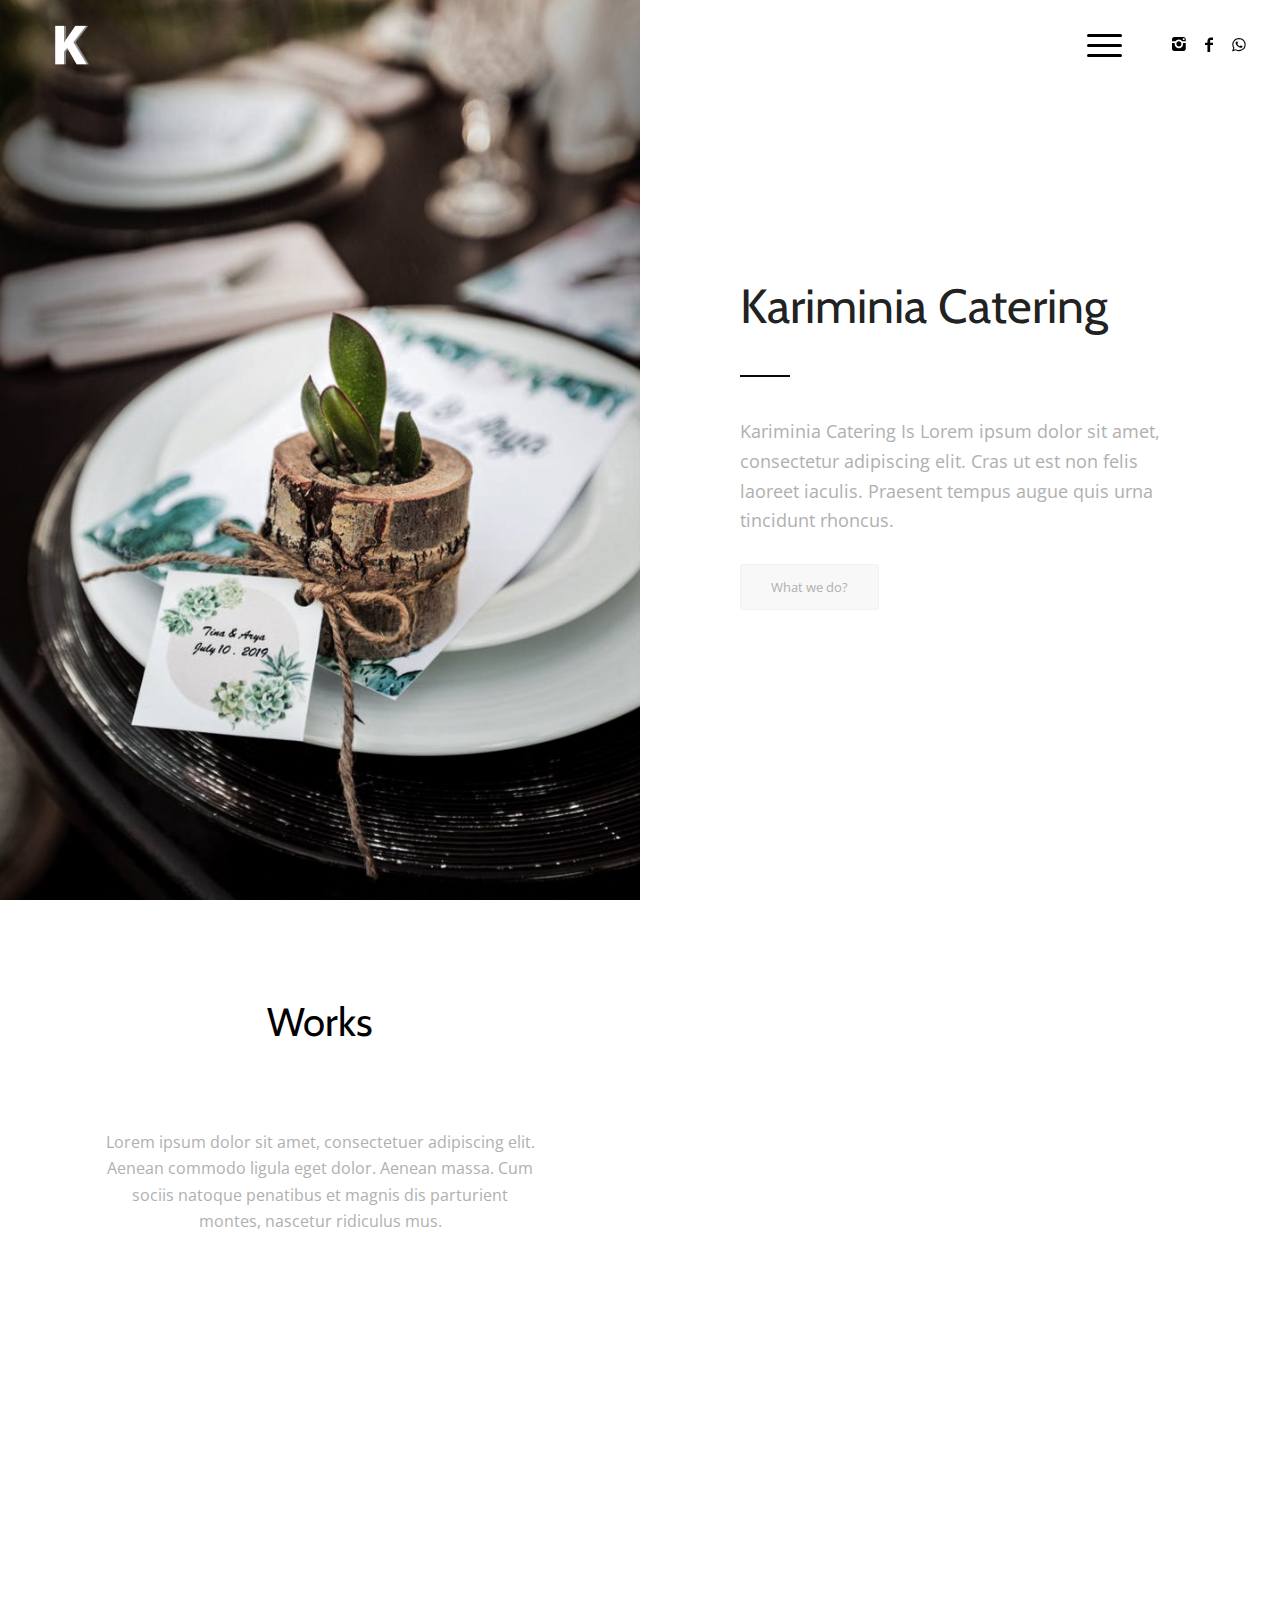
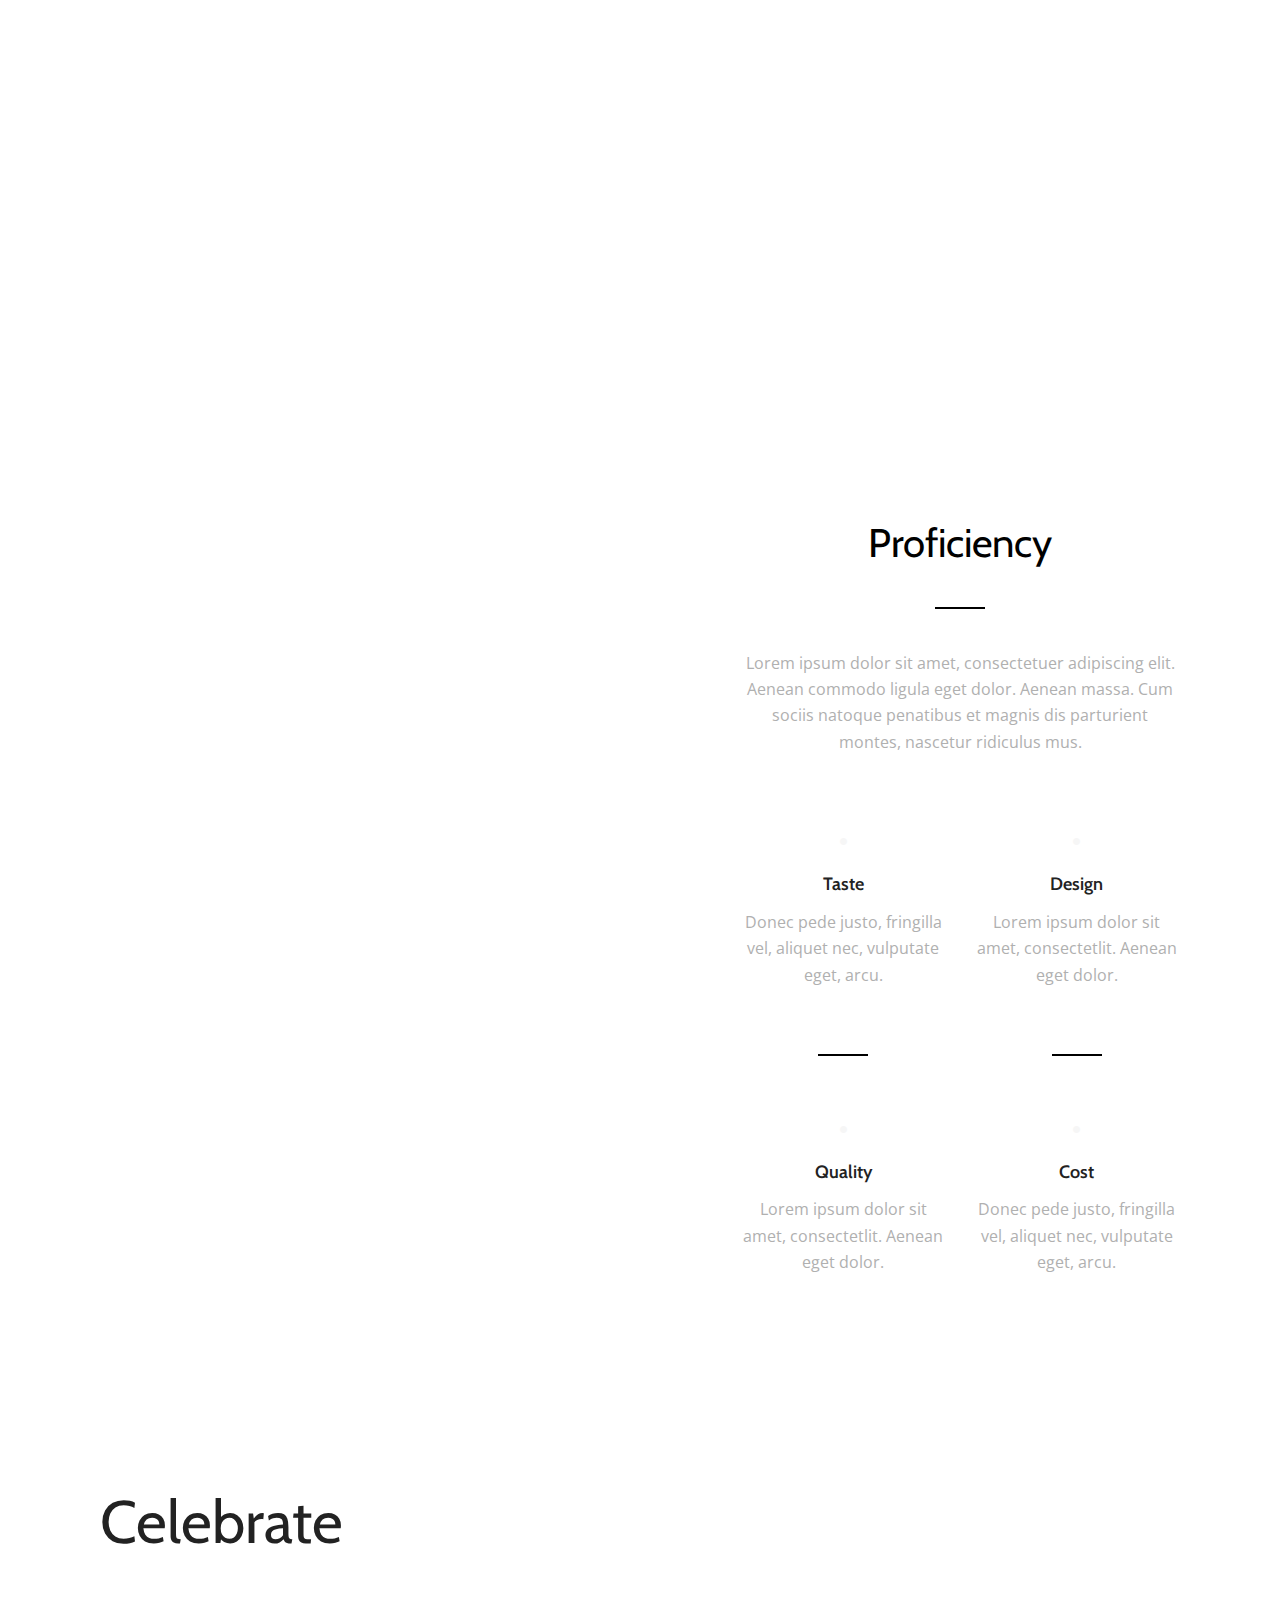
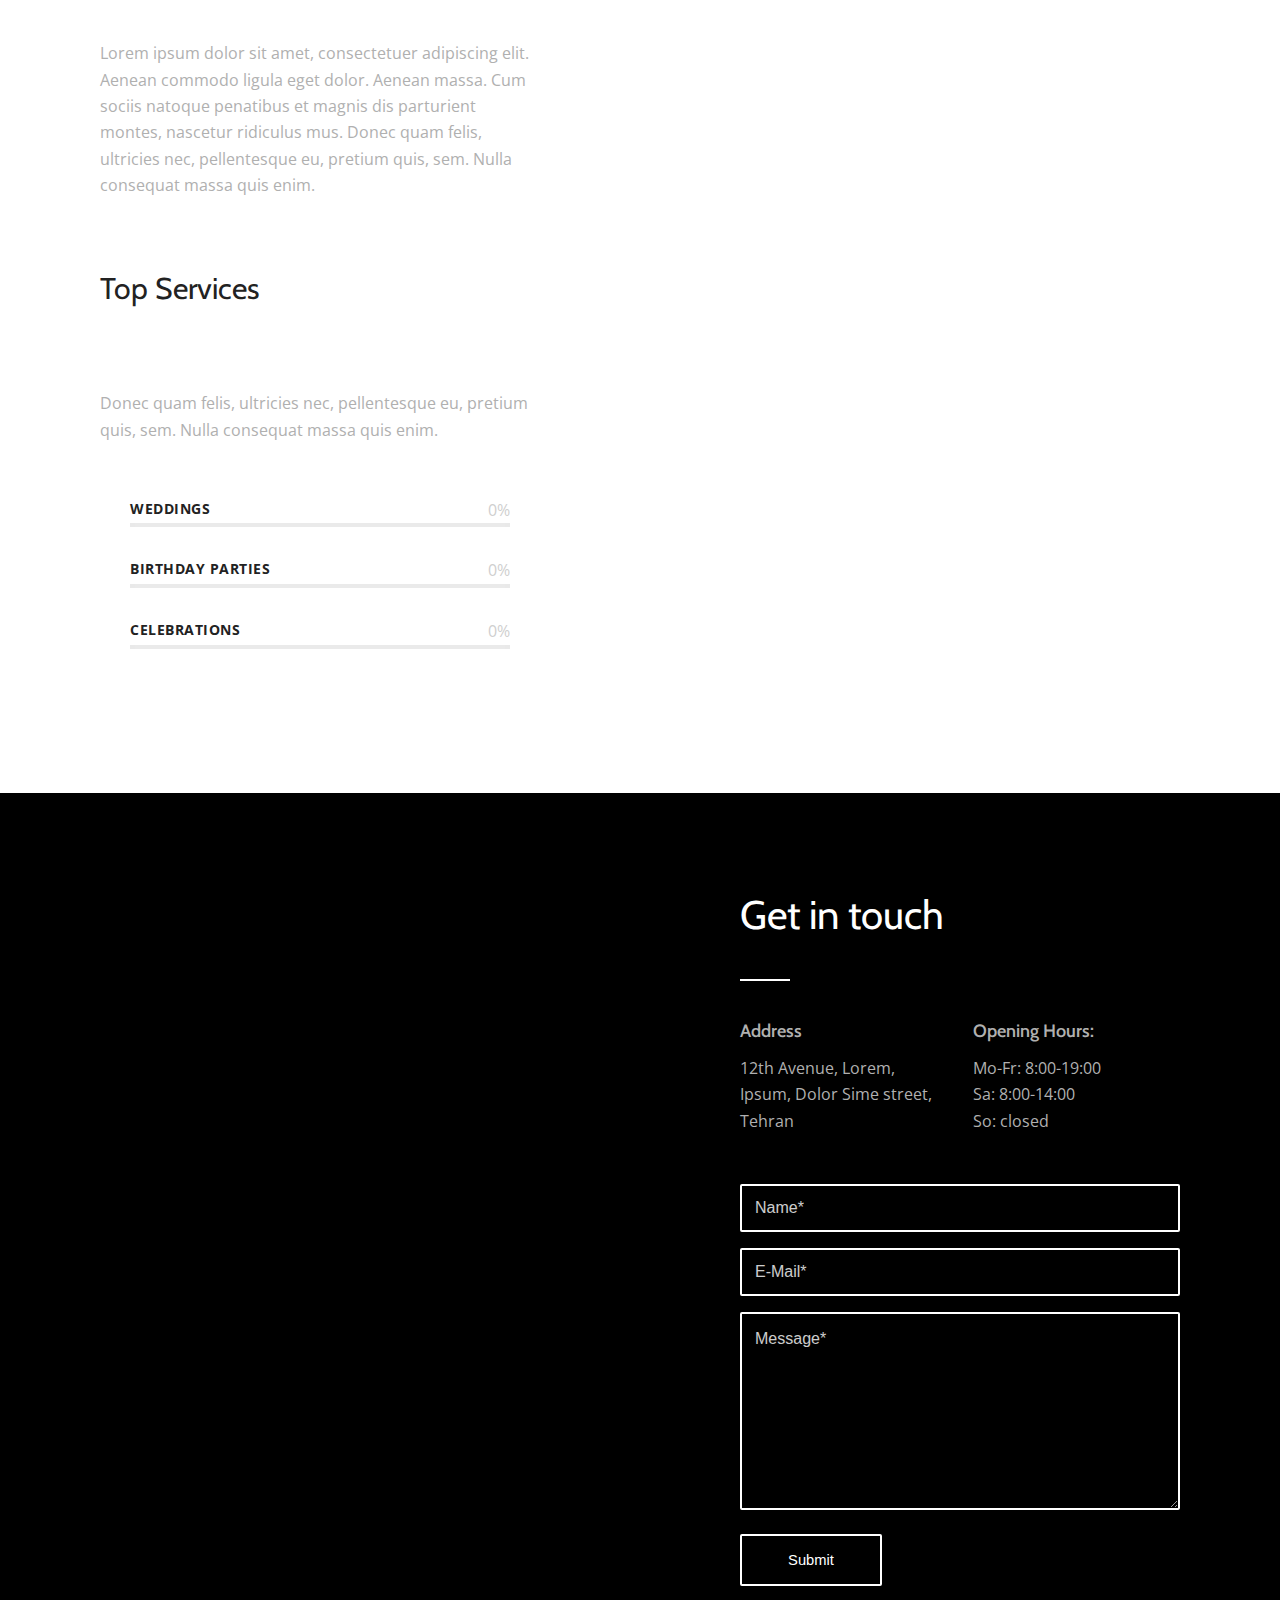
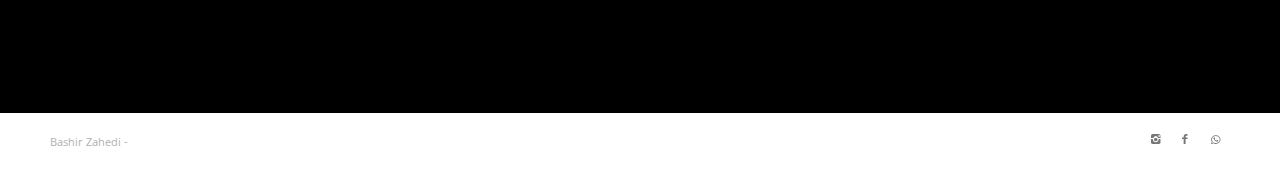
==== commit 610ac0b8: "delete enfold" ====
--- a/kariminia/index.html
+++ b/kariminia/index.html
@@ -256,7 +256,7 @@
 				<footer class='container_wrap socket_color' id='socket'  role="contentinfo" itemscope="itemscope" itemtype="https://schema.org/WPFooter" >
                     <div class='container'>
 
-                        <span class='copyright'>Bashir Zahedi - <a  href='https://kriesi.at/'>powered by Enfold WordPress Theme</a></span>
+                        <span class='copyright'>Bashir Zahedi - <!-- <a  href='https://kriesi.at/'>powered by Enfold WordPress Theme</a> --> </span>
 
                         <ul class='noLightbox social_bookmarks icon_count_3'><li class='social_bookmarks_instagram av-social-link-instagram social_icon_1'><a  aria-label="Link to Instagram" href='#' aria-hidden='true' data-av_icon='' data-av_iconfont='entypo-fontello' title='Instagram'><span class='avia_hidden_link_text'>Instagram</span></a></li><li class='social_bookmarks_facebook av-social-link-facebook social_icon_2'><a  aria-label="Link to Facebook" href='#' aria-hidden='true' data-av_icon='' data-av_iconfont='entypo-fontello' title='Facebook'><span class='avia_hidden_link_text'>Facebook</span></a></li><li class='social_bookmarks_whatsapp av-social-link-whatsapp social_icon_3'><a  aria-label="Link to WhatsApp" href='#' aria-hidden='true' data-av_icon='' data-av_iconfont='entypo-fontello' title='WhatsApp'><span class='avia_hidden_link_text'>WhatsApp</span></a></li></ul>
                     </div>
